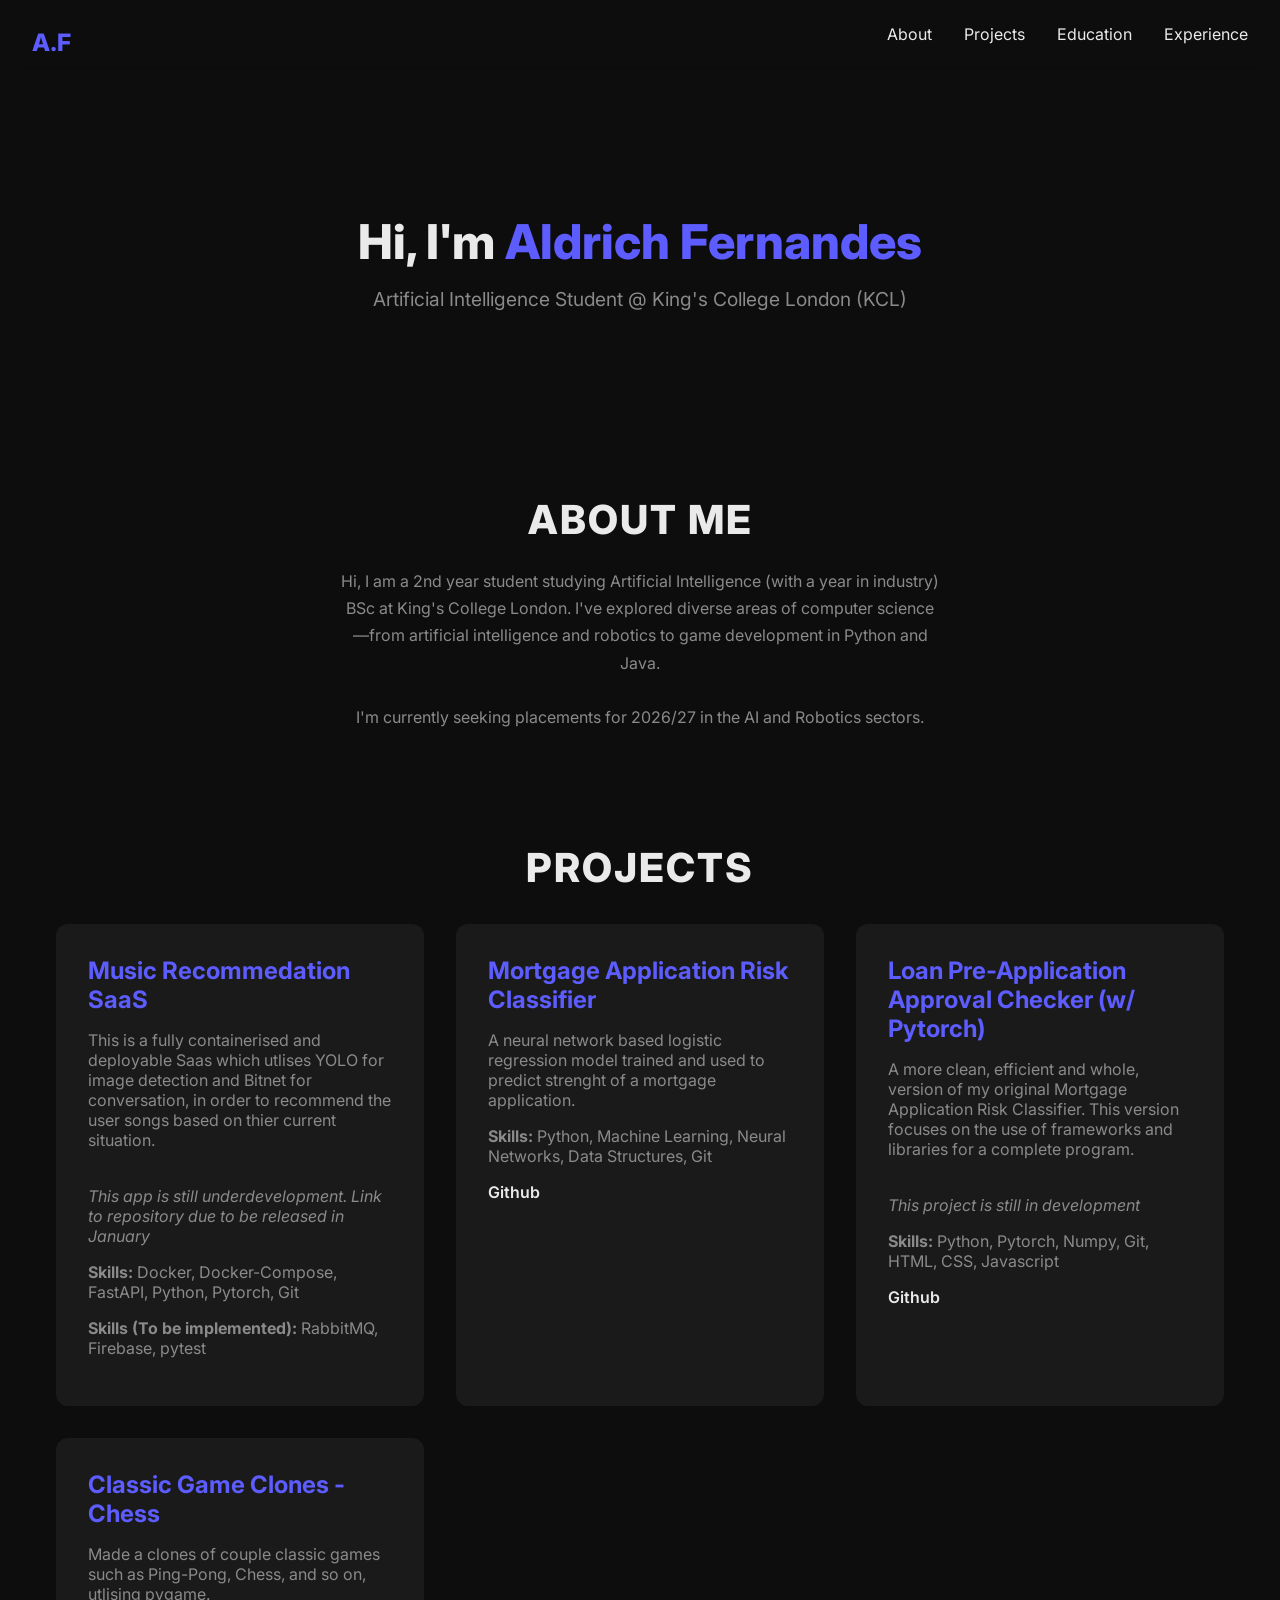
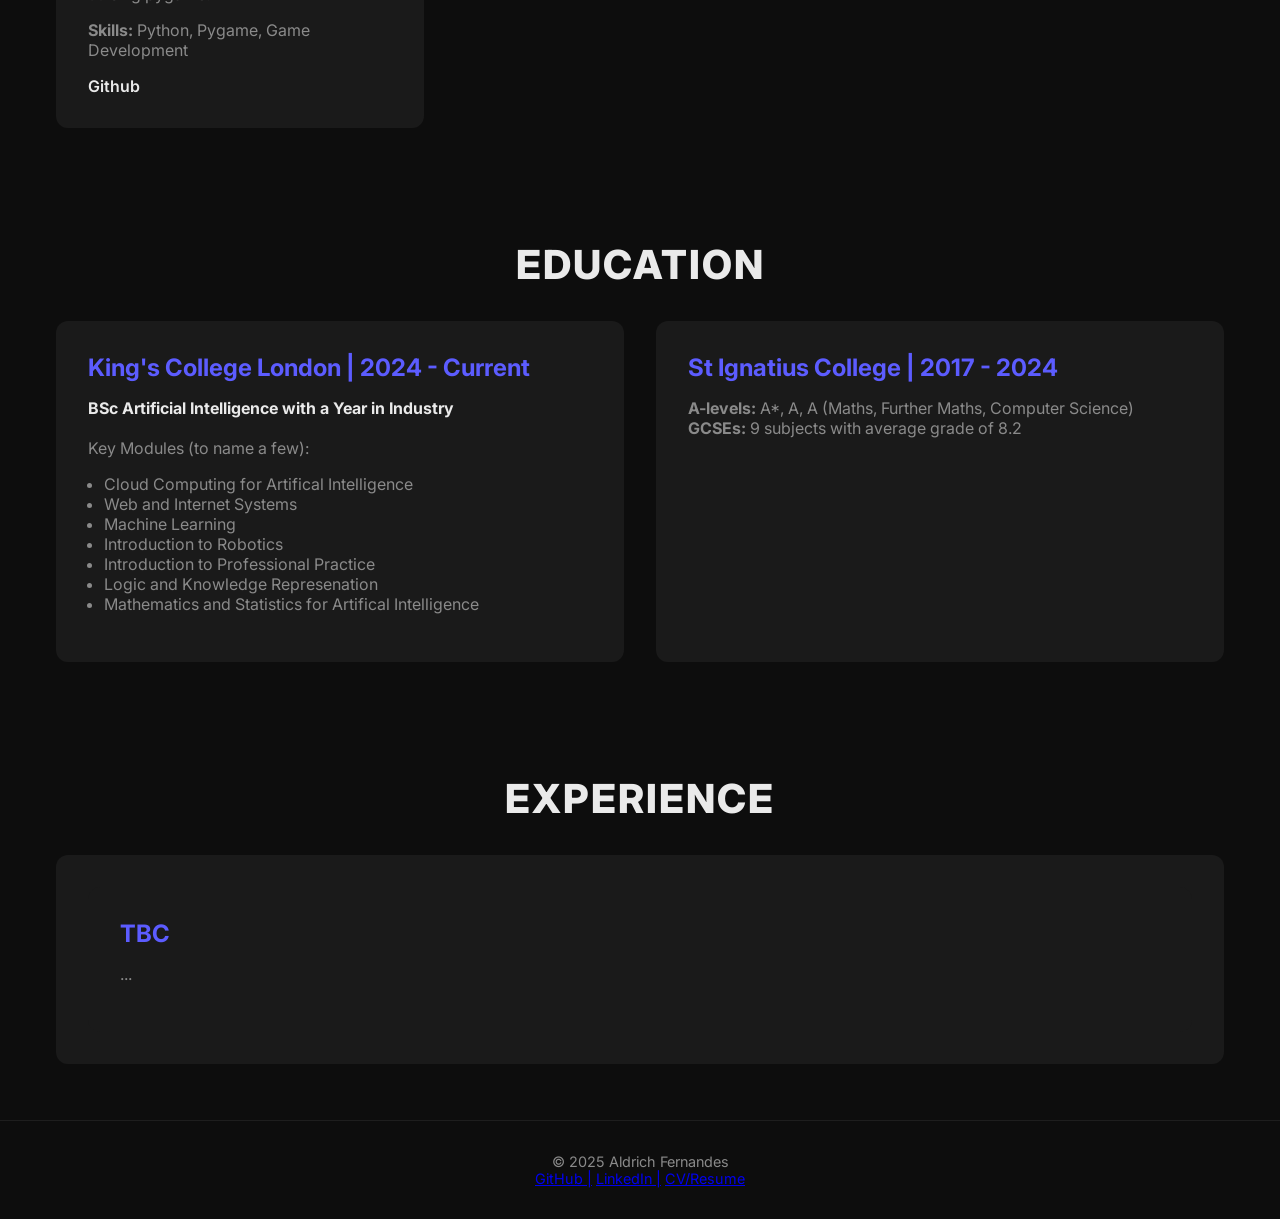
==== index.html @ c9f0d71a "Updated CV" ====
<!DOCTYPE html>
<html lang="en">

<head>
  <meta charset="UTF-8" />
  <meta name="viewport" content="width=device-width, initial-scale=1.0" />
  <title>Aldrich Fernandes | Portfolio</title>

  <link rel="stylesheet" href="style.css" />
  <link rel="preconnect" href="https://fonts.googleapis.com">
  <link rel="preconnect" href="https://fonts.gstatic.com" crossorigin>

  <link href="https://fonts.googleapis.com/css2?family=Inter:wght@300;400;600;800&display=swap" rel="stylesheet">
</head>

<body>
  <header>
    <nav class="navbar">
      <div class="logo">A.F</div>
      <ul class="nav-links">
        <li><a href="#about">About</a></li>
        <li><a href="#projects">Projects</a></li>
        <li><a href="#education">Education</a></li>
        <li><a href="#experience">Experience</a></li>
      </ul>
    </nav>
  </header>

  <section class="hero">
    <h1>Hi, I'm <span>Aldrich Fernandes</span></h1>
    <p>Artificial Intelligence Student @ King's College London (KCL)</p>
  </section>

  <section id="about" class="section">
    <h2 class="section-title">About Me</h2>
    <p class="section-text">
      Hi, I am a 2nd year student studying Artificial Intelligence (with a year in industry) BSc at King's College London. 
      I've explored diverse areas of computer science—from artificial intelligence and robotics to game development in Python and Java. <br><br>
      I'm currently seeking placements for 2026/27 in the AI and Robotics sectors.
    </p>
  </section>

  <section id="projects">
    <h2 class="section-title">Projects</h2>

    <div class="card-container">
      <!--
      <div class="card">
        <h3> Template</h3>
        <p> discription</p>
        <p><strong>Skills: </strong> List Skills</p>
        <a hred="" class="card-link"> Link text</a>
      </div>
      -->
      <div class="card">
        <h3> Music Recommedation SaaS</h3>
        <p> This is a fully containerised and deployable Saas which utlises YOLO for image detection and Bitnet for conversation, in order to recommend the user songs based on thier current situation.<br><br></p>
        <p><i>This app is still underdevelopment. Link to repository due to be released in January</i></p>
        <p><strong>Skills: </strong> Docker, Docker-Compose, FastAPI, Python, Pytorch, Git</p>
        <p><strong>Skills (To be implemented): </strong>RabbitMQ, Firebase, pytest</p>
      </div>

      <div class="card">
        <h3>Mortgage Application Risk Classifier</h3>
        <p>A neural network based logistic regression model trained and used to predict strenght of a mortgage application.</p>
        <p><strong>Skills:</strong> Python, Machine Learning, Neural Networks, Data Structures, Git</p>
        <a href="https://github.com/Aldrich-Fernandes/LoanApproval" class="card-link">Github</a>
      </div>
      

      <div class="card">
        <h3>Loan Pre-Application Approval Checker (w/ Pytorch)</h3>
        <p>A more clean, efficient and whole, version of my original Mortgage Application Risk Classifier. This version focuses on the use of frameworks and libraries for a complete program. <br><br> </p>
        <p><i>This project is still in development</i></p>
        <p><strong>Skills:</strong> Python, Pytorch, Numpy, Git, HTML, CSS, Javascript</p>
        <a href="https://github.com/Aldrich-Fernandes/LoanApproval_v2" class="card-link">Github</a>
      </div>

      <div class="card">
        <h3>Classic Game Clones - Chess</h3>
        <p>Made a clones of couple classic games such as Ping-Pong, Chess, and so on, utlising pygame.</p>
        <p><strong>Skills:</strong> Python, Pygame, Game Development</p>
        <a href="https://github.com/Aldrich-Fernandes/Chess" class="card-link">Github</a>
      </div>
      
      <!--
      <div class="card">
        <h3>ROS Object Recognition & Retrieval Robot</h3>
        <p>Designed a robot using YOLOv4 for object detection, room classification, and voice-controlled item retrieval.</p>
        <p><strong>Skills:</strong> ROS, Python, Computer Vision, YOLOv4, Voice Control, State Machines, Robotics Simulation</p>
        <a href="#" class="card-link">View Project</a>
      </div>

      <div class="card">
        <h3>Super Lario (JavaFX Platformer)</h3>
        <p>Created a 2D platformer game in JavaFX as a group project.</p>
        <p><strong>Skills:</strong> Java, JavaFX, Team Collaboration, Game Development, Git</p>
        <a href="https://github.com/Aldrich-Fernandes/Super-Lario" class="card-link">View Project</a>
      </div>
      -->
    </div>
  </section>

  <section id="education">
    <h2 class="section-title">Education</h2>
    <div class="card-container">
      <div class="card">
        <h3>King's College London | 2024 - Current</h3>
        <p>
          <h4><Strong> BSc</Strong> Artificial Intelligence with a Year in Industry <br><br></h4>

          <p>Key Modules (to name a few): </p>
            <ul>
              <li>Cloud Computing for Artifical Intelligence </li>
              <li>Web and Internet Systems </li>
              <li>Machine Learning </li>
              <li>Introduction to Robotics </li>
              <li>Introduction to Professional Practice</li>
              <li>Logic and Knowledge Represenation </li>
              <li>Mathematics and Statistics for Artifical Intelligence </li>
            </ul>
        </p>
      </div>

      <div class="card">
        <h3>St Ignatius College | 2017 - 2024</h3>
        <p>
          <strong>A-levels: </strong> A*, A, A (Maths, Further Maths, Computer Science)<br>
          <strong>GCSEs: </strong> 9 subjects with average grade of 8.2
        </p>
      </div>
    </div>
  </section>

  <section id="experience">
    <h2 class="section-title">Experience</h2>
    <div class="card-container">
      <div class="card">
        <div class="card">
          <h3>TBC</h3>
          <p>...</p>
       </div>
        <!--
        <div class="card">
          <h3>Learning Autonomous Service Robots (LASR) | Sensible Robots Research Lab @KCL</h3>
          <h4><strong>Duration: October 2025 - Current</strong><br><br></h4>
          <p>
            This is a team of students competeing in service robot challenges at major competitions internationally. <br>
            The role of this team mainly involves developing ROS programs to manipulate a TIAGo robot
          </p>
        </div>
        -->
      </div>
      
    </div>
  </section>

  <footer>
    <p>© 2025 Aldrich Fernandes</p>
    <a href="https://github.com/Aldrich-Fernandes"> GitHub |</a> 
    <a href="https://www.linkedin.com/in/aldrich-fernandes-31b764256/"> LinkedIn |</a> 
    <a href="assets/CV/Aldrich_TechCV.pdf"> CV/Resume</a>
  </footer>
</body>
</html>
---- style.css ----
/* ======================================
   Global Variables
====================================== */
:root {
  --color-bg: #0d0d0d;              /* Main background */
  --color-text: #eaeaea;            /* Default Text */
  --color-accent: #5c5cff;          /* Highlights and Emphasis */
  --color-muted: #8a8a8a;           /* Paragraphs and Content */
  --color-card-bg: #1a1a1a;         /* Cards */

  --font-main: 'Inter', sans-serif;
}

/* ======================================
   Global Styles
====================================== */
* {
  margin: 0;
  padding: 0;
  box-sizing: border-box;
}

html, body {
  font-family: var(--font-main);
  background-color: var(--color-bg);
  color: var(--color-text);
  scroll-behavior: smooth;
}

section {
  padding: 3.5rem 1rem;
  max-width: 1200px;
  margin: 0 auto;
  scroll-margin-top: 40px;
}

.section-title {
  font-size: 2.5rem;
  font-weight: 800;
  text-transform: uppercase;
  letter-spacing: 2px;
  margin-bottom: 1.5rem;
  text-align: center;
}

.section-text {
  font-size: 1rem;
  color: var(--color-muted);
  text-align: center;
  max-width: 600px;
  margin: 0 auto;
  line-height: 1.7;
}

/* ======================================
   Navbar
====================================== */
header {
  background: transparent;
  padding: 1.5rem 2rem;
  position: sticky;
  top: 0;
  z-index: 100;
  backdrop-filter: blur(10px);
}

.navbar {
  display: flex;
  justify-content: space-between;
  align-items: center;
}

.logo {
  font-weight: 800;
  font-size: 1.5rem;
  color: var(--color-accent);
}

.nav-links {
  display: flex;
  gap: 2rem;
  list-style: none;
}

.nav-links a {
  color: var(--color-text);
  text-decoration: none;
  font-weight: 400;
  transition: color 0.3s ease;
}

.nav-links a:hover {
  color: var(--color-accent);
}

/* ======================================
   Hero
====================================== */
.hero {
  text-align: center;
  padding: 8rem 2rem;
}

.hero h1 {
  font-size: 3rem;
  font-weight: 800;
}

.hero h1 span {
  color: var(--color-accent);
}

.hero p {
  margin-top: 1rem;
  color: var(--color-muted);
  font-size: 1.2rem;
}

/* ======================================
   Cards
====================================== */
.card-container {
  display: grid;
  grid-template-columns: repeat(auto-fit, minmax(300px, 1fr));
  gap: 2rem;
  margin-top: 2rem;
}

.card {
  background: var(--color-card-bg);
  padding: 2rem;
  border-radius: 12px;
  transition: transform 0.3s ease, box-shadow 0.3s ease;
  cursor: pointer;
}

.card:hover {
  transform: translateY(-5px);
  box-shadow: 0 10px 20px rgba(92, 92, 255, 0.1);
}

.card h3 {
  font-size: 1.5rem;
  margin-bottom: 1rem;
  color: var(--color-accent);
}

.card p, ul{
  color: var(--color-muted);
  margin-bottom: 1rem;
}
.card li{
  color: var(--color-muted);
  margin-left: 1rem; 
}

.card-link {
  text-decoration: none;
  color: var(--color-text);
  font-weight: 600;
  transition: color 0.3s ease;
}

.card-link:hover {
  color: var(--color-accent);
}

/* ======================================
   Contact
====================================== */
.contact-btn {
  display: inline-block;
  margin-top: 2rem;
  padding: 0.75rem 1.5rem;
  border: 2px solid var(--color-accent);
  color: var(--color-accent);
  text-decoration: none;
  font-weight: 600;
  transition: all 0.3s ease;
}

.contact-btn:hover {
  background: var(--color-accent);
  color: var(--color-bg);
}

/* ======================================
   Footer
====================================== */
footer {
  text-align: center;
  padding: 2rem;
  font-size: 0.9rem;
  color: var(--color-muted);
  border-top: 1px solid #1e1e1e;
}

footer a{
  color: (--color-accent);
}

/* ======================================
   Responsive
====================================== */
@media (max-width: 768px) {
  .hero h1 {
    font-size: 2.2rem;
  }

  .nav-links {
    gap: 1rem;
  }

  .section-title {
    font-size: 2rem;
  }
}
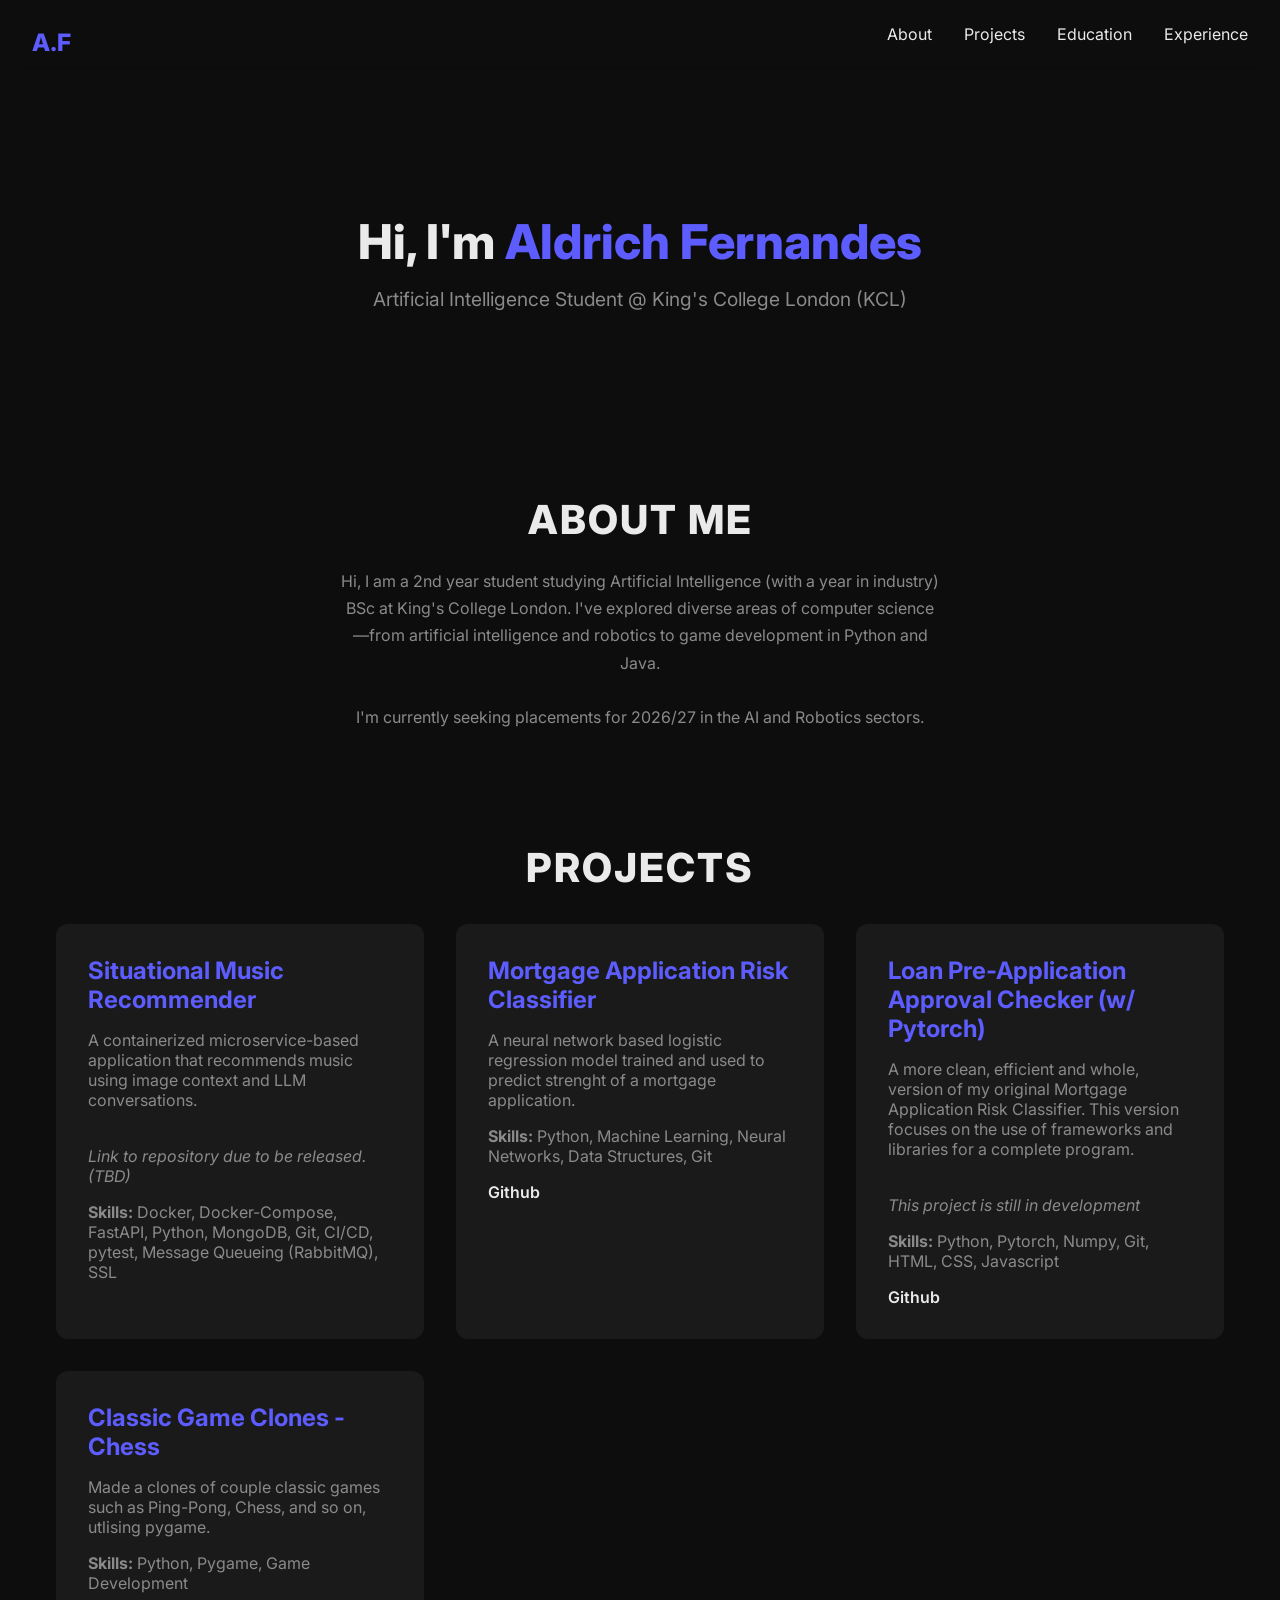
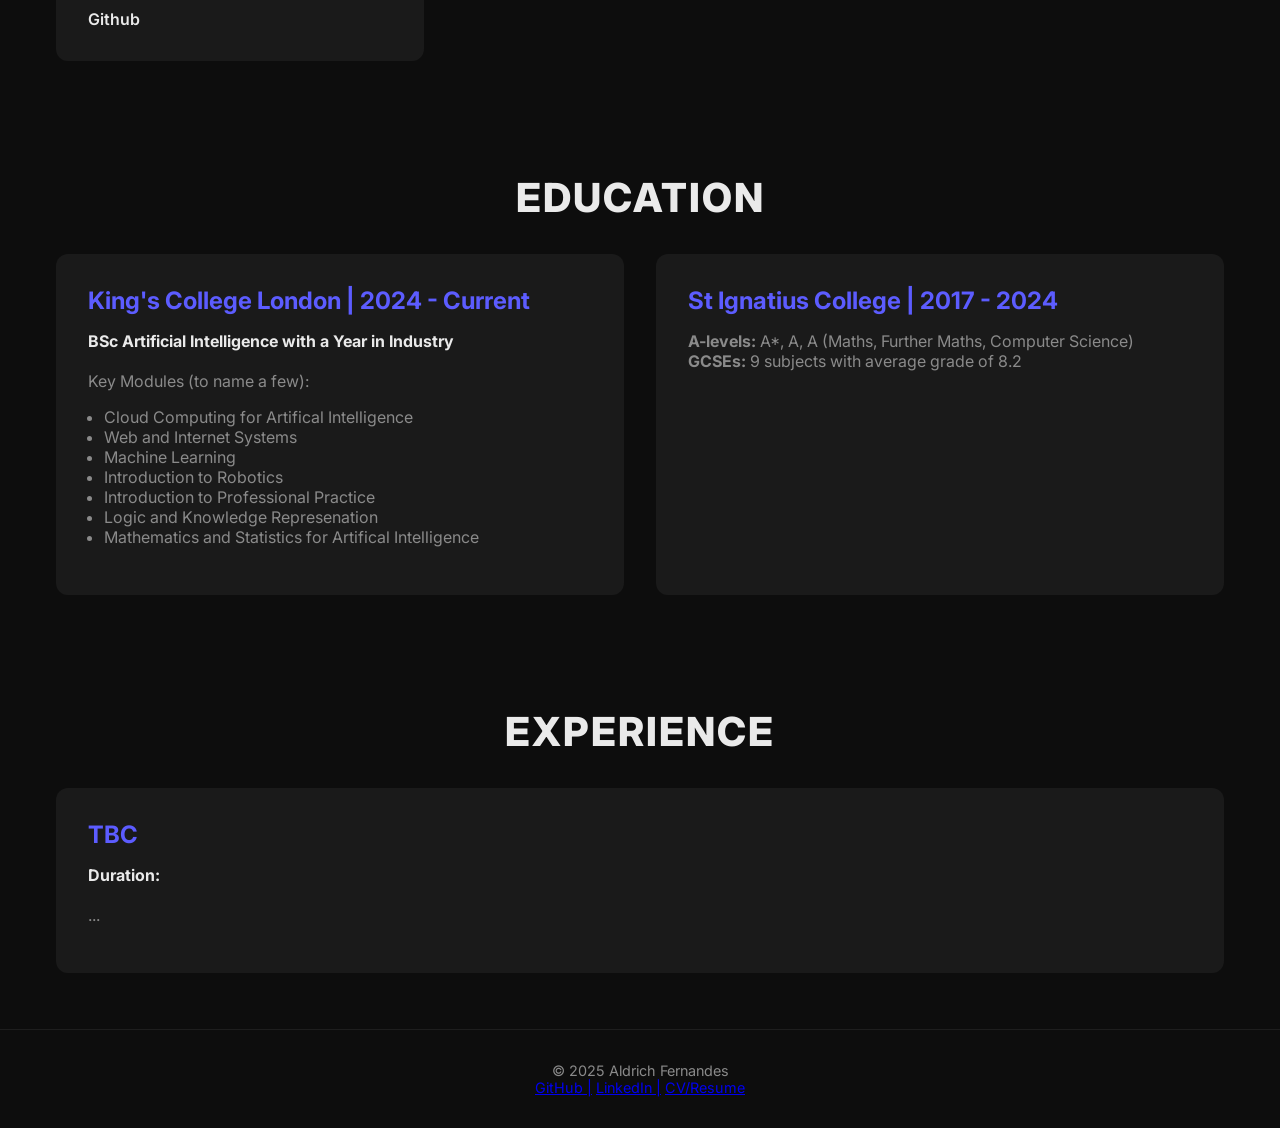
==== commit 7f2eb7b1: "Updated SaaS project discription and fixed error with Experince section" ====
--- a/index.html
+++ b/index.html
@@ -53,11 +53,10 @@
       </div>
       -->
       <div class="card">
-        <h3> Music Recommedation SaaS</h3>
-        <p> This is a fully containerised and deployable Saas which utlises YOLO for image detection and Bitnet for conversation, in order to recommend the user songs based on thier current situation.<br><br></p>
-        <p><i>This app is still underdevelopment. Link to repository due to be released in January</i></p>
-        <p><strong>Skills: </strong> Docker, Docker-Compose, FastAPI, Python, Pytorch, Git</p>
-        <p><strong>Skills (To be implemented): </strong>RabbitMQ, Firebase, pytest</p>
+        <h3> Situational Music Recommender</h3>
+        <p> A containerized microservice-based application that recommends music using image context and LLM conversations.<br><br></p>
+        <p><i>Link to repository due to be released. (TBD)</i></p>
+        <p><strong>Skills: </strong> Docker, Docker-Compose, FastAPI, Python, MongoDB, Git, CI/CD, pytest, Message Queueing (RabbitMQ), SSL</p>
       </div>
 
       <div class="card">
@@ -136,21 +135,22 @@
     <h2 class="section-title">Experience</h2>
     <div class="card-container">
       <div class="card">
-        <div class="card">
-          <h3>TBC</h3>
-          <p>...</p>
-       </div>
-        <!--
-        <div class="card">
-          <h3>Learning Autonomous Service Robots (LASR) | Sensible Robots Research Lab @KCL</h3>
-          <h4><strong>Duration: October 2025 - Current</strong><br><br></h4>
-          <p>
-            This is a team of students competeing in service robot challenges at major competitions internationally. <br>
-            The role of this team mainly involves developing ROS programs to manipulate a TIAGo robot
-          </p>
-        </div>
-        -->
+        <h3>TBC</h3>
+        <h4><strong>Duration: </strong><br><br></h4>
+        <p>
+          ...
+        </p>
       </div>
+      <!--
+      <div class="card">
+        <h3>Learning Autonomous Service Robots (LASR) | Sensible Robots Research Lab @KCL</h3>
+        <h4><strong>Duration: October 2025 - Current</strong><br><br></h4>
+        <p>
+          This is a team of students competeing in service robot challenges at major competitions internationally. <br>
+          The role of this team mainly involves developing ROS programs to manipulate a TIAGo robot
+        </p>
+      </div>
+      -->
       
     </div>
   </section>
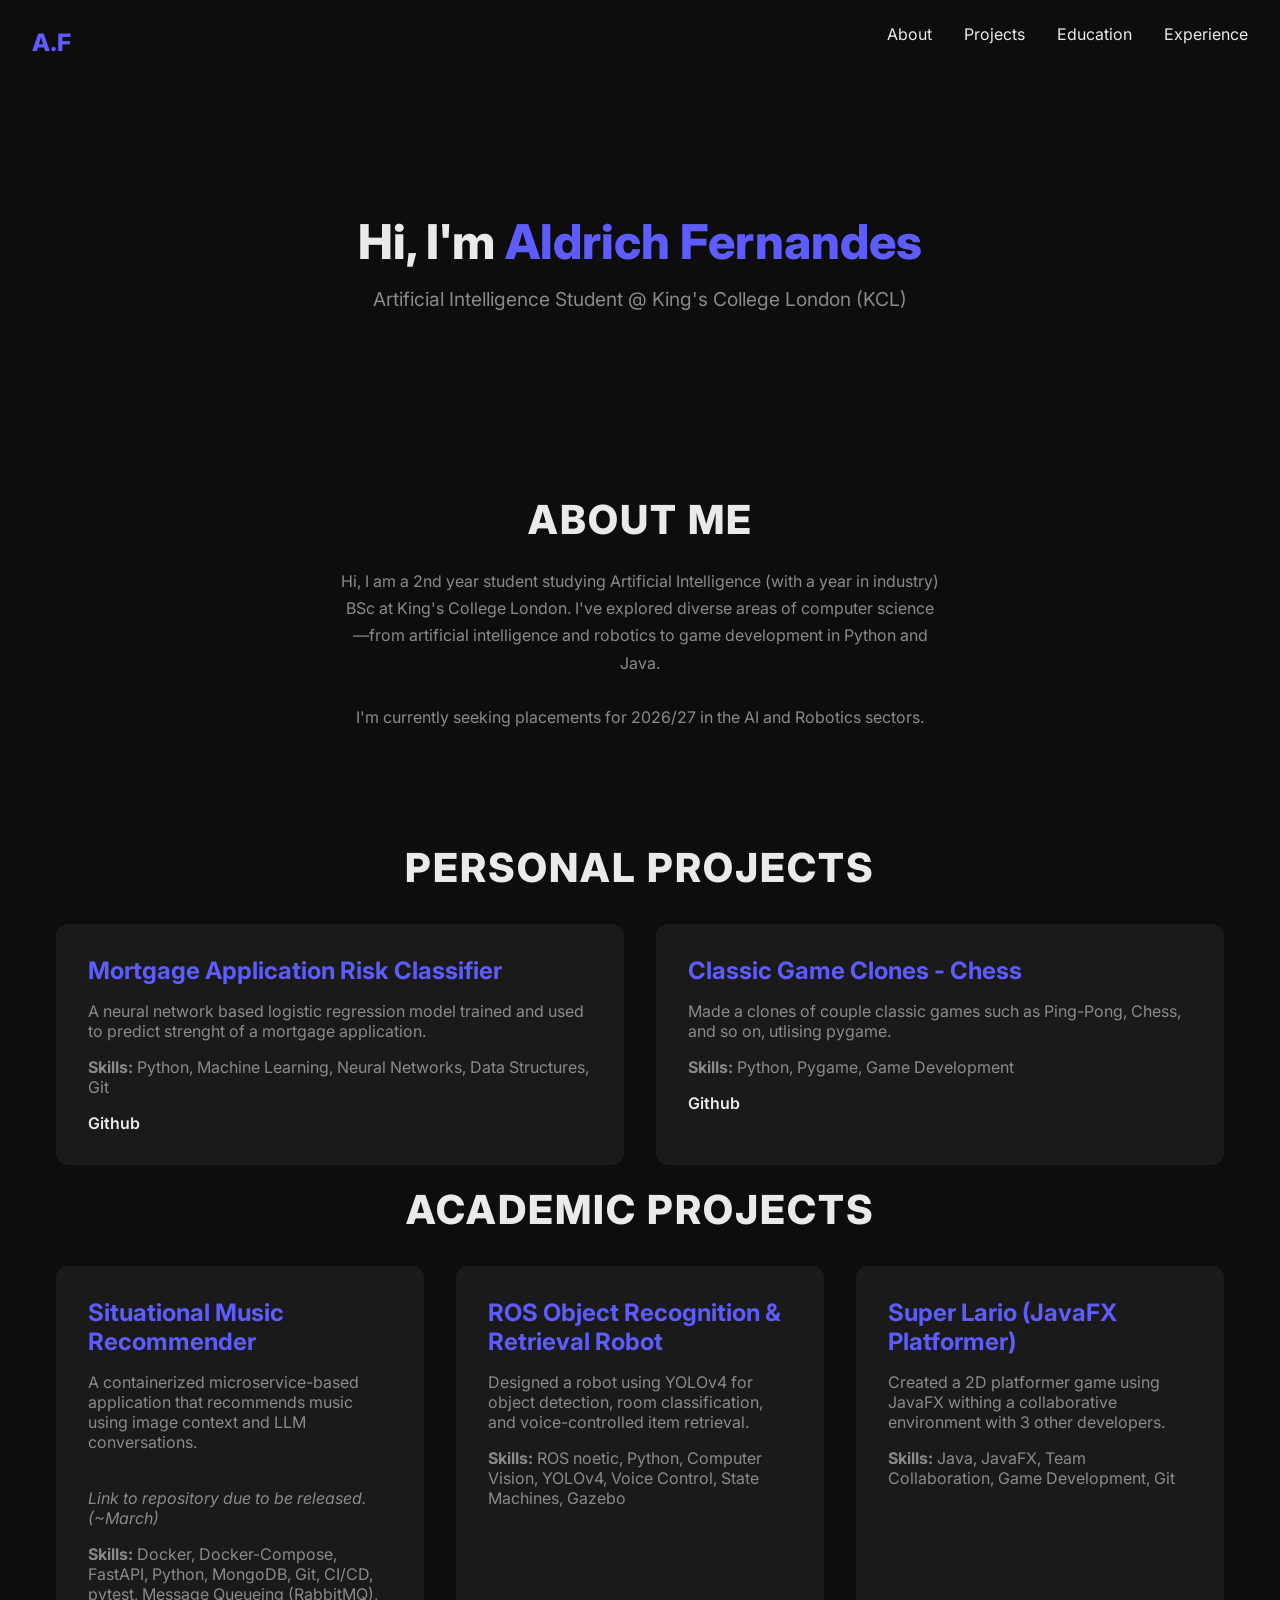
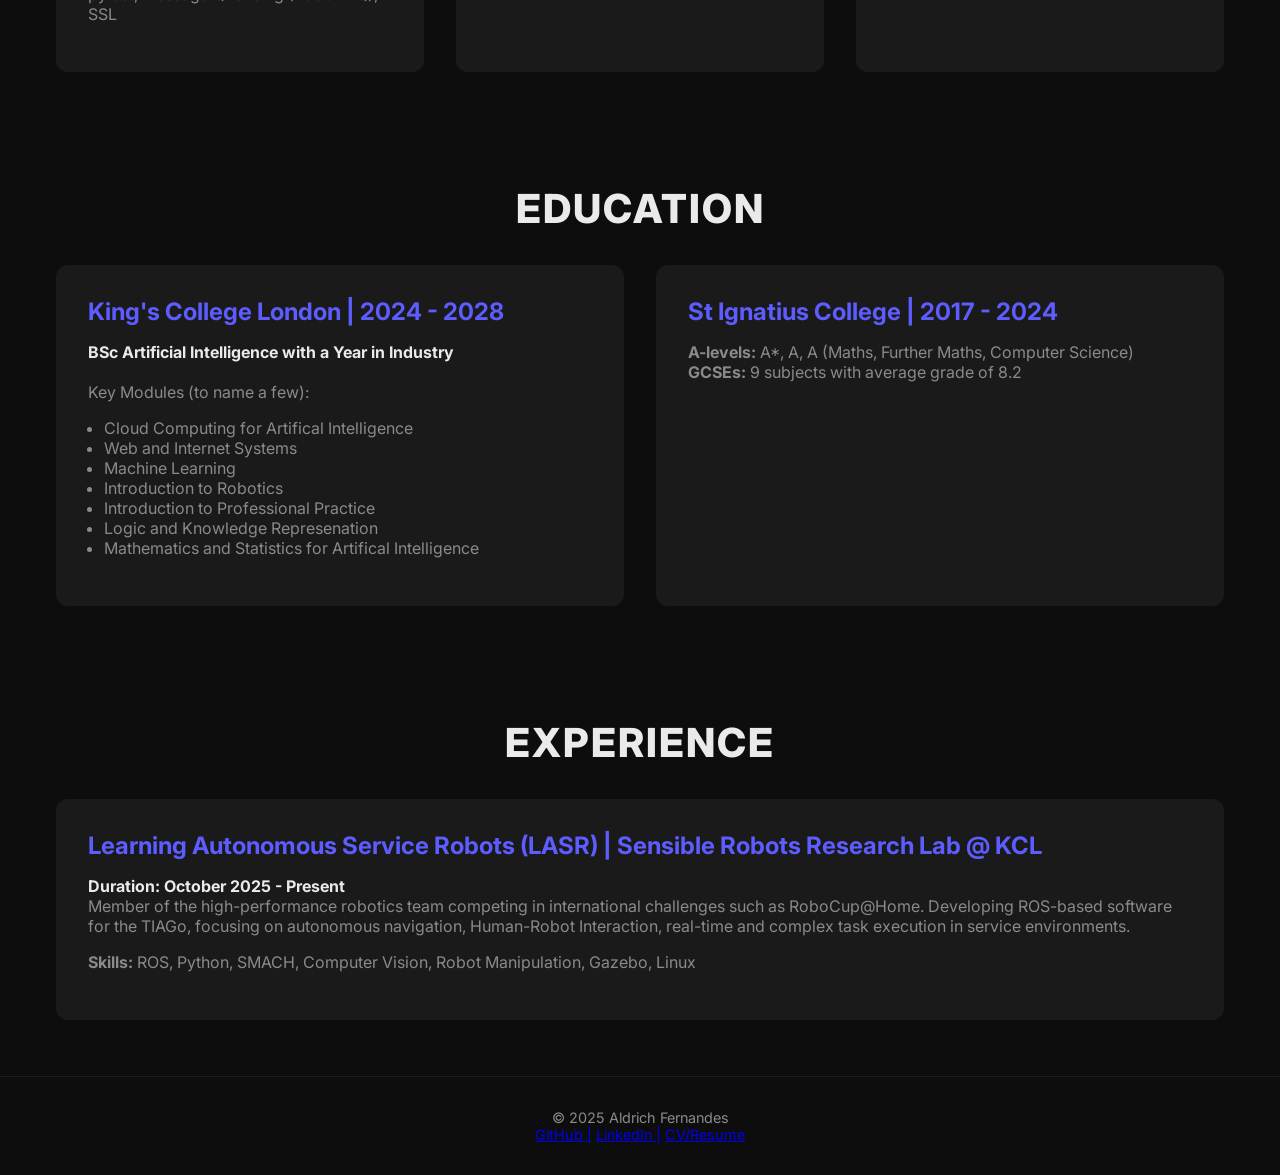
==== commit 7dc53298: "Split projects between academic and personal. Also Added LASR experince" ====
--- a/index.html
+++ b/index.html
@@ -41,8 +41,7 @@
   </section>
 
   <section id="projects">
-    <h2 class="section-title">Projects</h2>
-
+    <h2 class="section-title">Personal Projects</h2>
     <div class="card-container">
       <!--
       <div class="card">
@@ -53,26 +52,10 @@
       </div>
       -->
       <div class="card">
-        <h3> Situational Music Recommender</h3>
-        <p> A containerized microservice-based application that recommends music using image context and LLM conversations.<br><br></p>
-        <p><i>Link to repository due to be released. (TBD)</i></p>
-        <p><strong>Skills: </strong> Docker, Docker-Compose, FastAPI, Python, MongoDB, Git, CI/CD, pytest, Message Queueing (RabbitMQ), SSL</p>
-      </div>
-
-      <div class="card">
         <h3>Mortgage Application Risk Classifier</h3>
         <p>A neural network based logistic regression model trained and used to predict strenght of a mortgage application.</p>
         <p><strong>Skills:</strong> Python, Machine Learning, Neural Networks, Data Structures, Git</p>
         <a href="https://github.com/Aldrich-Fernandes/LoanApproval" class="card-link">Github</a>
-      </div>
-      
-
-      <div class="card">
-        <h3>Loan Pre-Application Approval Checker (w/ Pytorch)</h3>
-        <p>A more clean, efficient and whole, version of my original Mortgage Application Risk Classifier. This version focuses on the use of frameworks and libraries for a complete program. <br><br> </p>
-        <p><i>This project is still in development</i></p>
-        <p><strong>Skills:</strong> Python, Pytorch, Numpy, Git, HTML, CSS, Javascript</p>
-        <a href="https://github.com/Aldrich-Fernandes/LoanApproval_v2" class="card-link">Github</a>
       </div>
 
       <div class="card">
@@ -81,22 +64,28 @@
         <p><strong>Skills:</strong> Python, Pygame, Game Development</p>
         <a href="https://github.com/Aldrich-Fernandes/Chess" class="card-link">Github</a>
       </div>
-      
-      <!--
+    </div>  
+    
+    <br><h2 class="section-title">Academic Projects</h2>
+    <div class="card-container">
+      <div class="card">
+        <h3> Situational Music Recommender</h3>
+        <p> A containerized microservice-based application that recommends music using image context and LLM conversations.<br><br></p>
+        <p><i>Link to repository due to be released. (~March)</i></p>
+        <p><strong>Skills: </strong> Docker, Docker-Compose, FastAPI, Python, MongoDB, Git, CI/CD, pytest, Message Queueing (RabbitMQ), SSL</p>
+      </div>
+
       <div class="card">
         <h3>ROS Object Recognition & Retrieval Robot</h3>
         <p>Designed a robot using YOLOv4 for object detection, room classification, and voice-controlled item retrieval.</p>
-        <p><strong>Skills:</strong> ROS, Python, Computer Vision, YOLOv4, Voice Control, State Machines, Robotics Simulation</p>
-        <a href="#" class="card-link">View Project</a>
+        <p><strong>Skills:</strong> ROS noetic, Python, Computer Vision, YOLOv4, Voice Control, State Machines, Gazebo</p>
       </div>
 
       <div class="card">
         <h3>Super Lario (JavaFX Platformer)</h3>
-        <p>Created a 2D platformer game in JavaFX as a group project.</p>
+        <p>Created a 2D platformer game using JavaFX withing a collaborative environment with 3 other developers.</p>
         <p><strong>Skills:</strong> Java, JavaFX, Team Collaboration, Game Development, Git</p>
-        <a href="https://github.com/Aldrich-Fernandes/Super-Lario" class="card-link">View Project</a>
       </div>
-      -->
     </div>
   </section>
 
@@ -104,7 +93,7 @@
     <h2 class="section-title">Education</h2>
     <div class="card-container">
       <div class="card">
-        <h3>King's College London | 2024 - Current</h3>
+        <h3>King's College London | 2024 - 2028</h3>
         <p>
           <h4><Strong> BSc</Strong> Artificial Intelligence with a Year in Industry <br><br></h4>
 
@@ -135,23 +124,25 @@
     <h2 class="section-title">Experience</h2>
     <div class="card-container">
       <div class="card">
+        <h3>Learning Autonomous Service Robots (LASR) | Sensible Robots Research Lab @ KCL</h3>
+        <h4><strong>Duration: October 2025 - Present</strong></h4>
+        <p>
+          Member of the high-performance robotics team competing in international challenges such as RoboCup@Home. 
+          Developing ROS-based software for the TIAGo, focusing on autonomous navigation, Human-Robot Interaction, 
+          real-time and complex task execution in service environments.
+        </p>
+        <p><strong>Skills:</strong> ROS, Python, SMACH, Computer Vision, Robot Manipulation, Gazebo, Linux</p>
+      </div>
+      
+      <!--
+      <div class="card">
         <h3>TBC</h3>
         <h4><strong>Duration: </strong><br><br></h4>
         <p>
           ...
         </p>
       </div>
-      <!--
-      <div class="card">
-        <h3>Learning Autonomous Service Robots (LASR) | Sensible Robots Research Lab @KCL</h3>
-        <h4><strong>Duration: October 2025 - Current</strong><br><br></h4>
-        <p>
-          This is a team of students competeing in service robot challenges at major competitions internationally. <br>
-          The role of this team mainly involves developing ROS programs to manipulate a TIAGo robot
-        </p>
-      </div>
       -->
-      
     </div>
   </section>
 
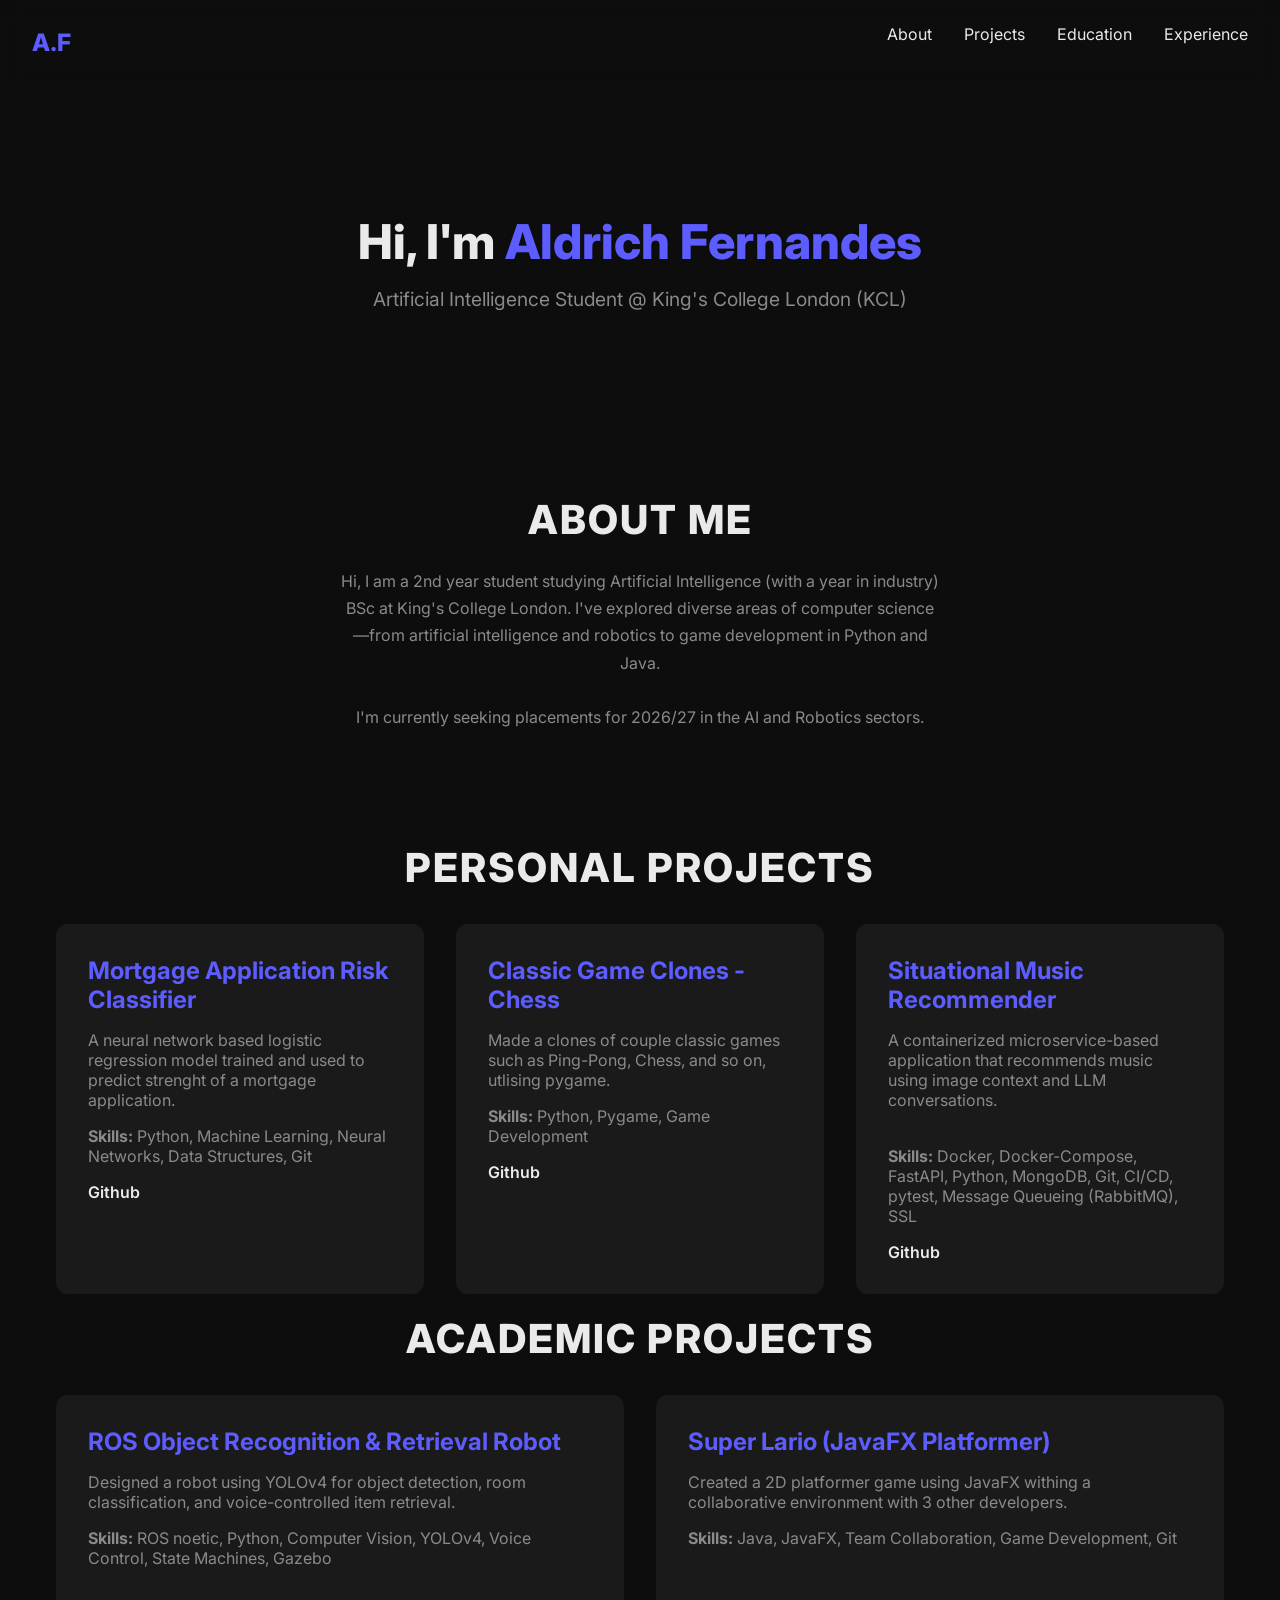
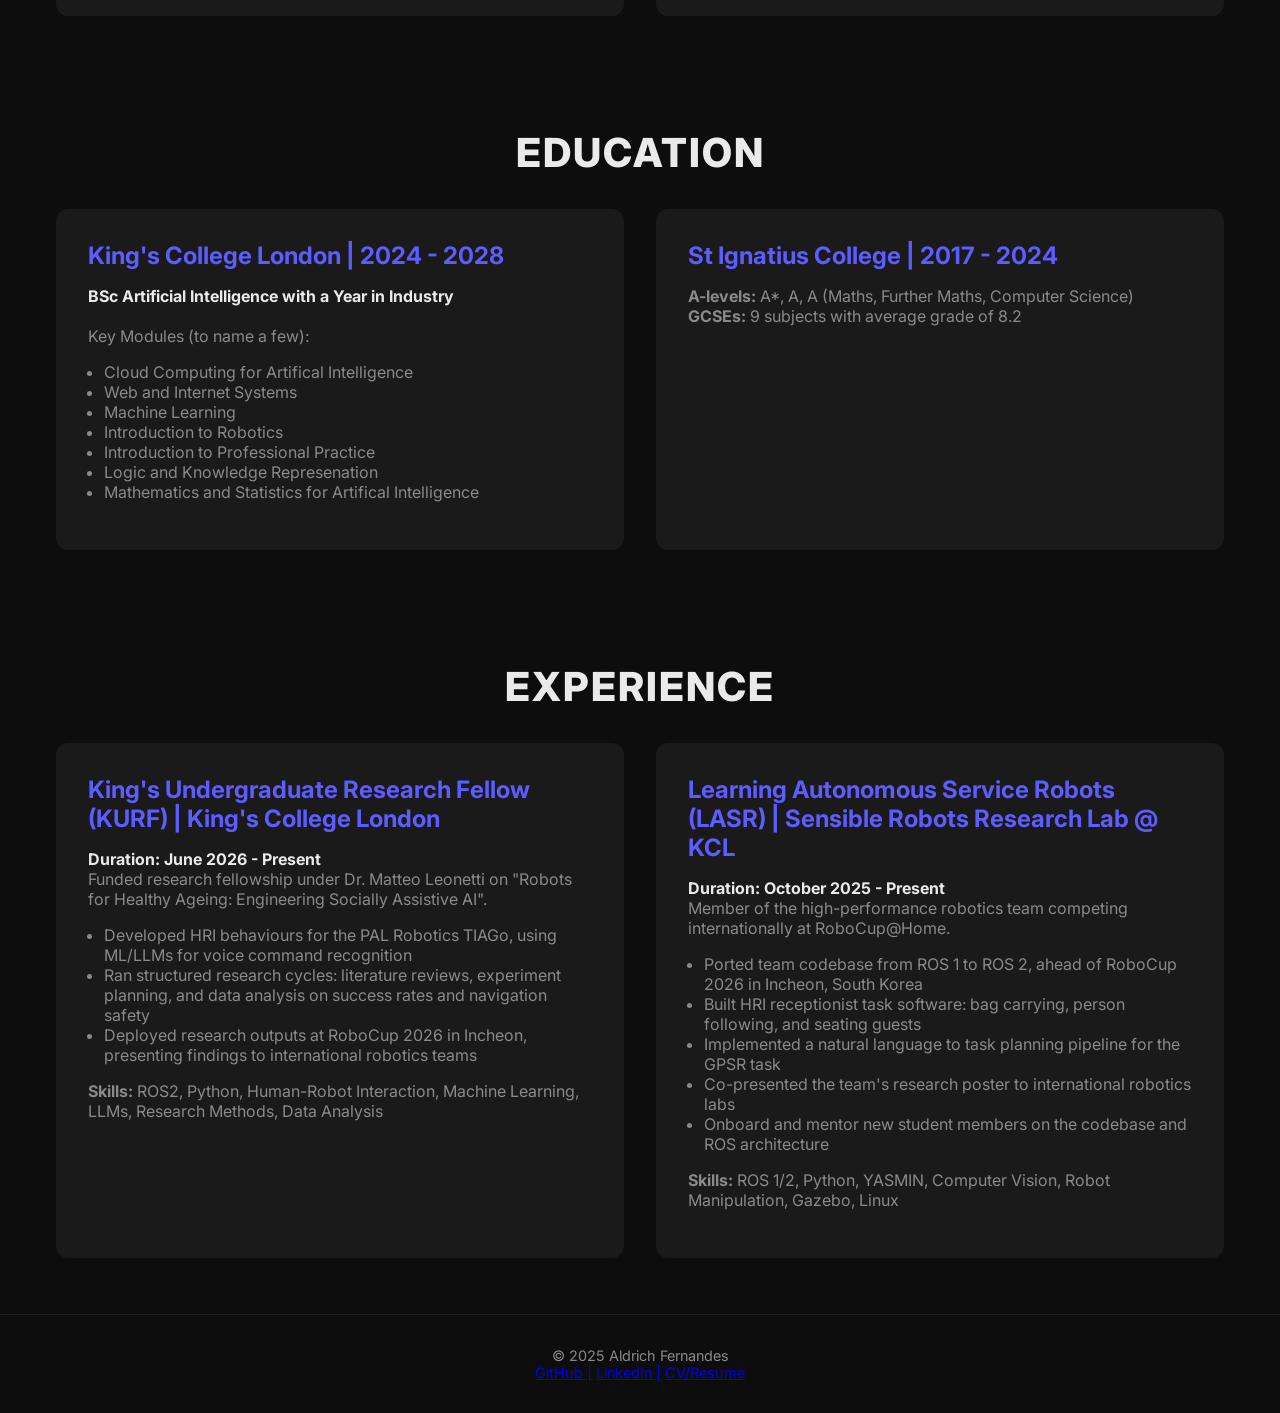
==== commit 468e45bd: "Added new projects, KURF and updated LASR" ====
--- a/index.html
+++ b/index.html
@@ -64,17 +64,17 @@
         <p><strong>Skills:</strong> Python, Pygame, Game Development</p>
         <a href="https://github.com/Aldrich-Fernandes/Chess" class="card-link">Github</a>
       </div>
+
+      <div class="card">
+        <h3> Situational Music Recommender</h3>
+        <p> A containerized microservice-based application that recommends music using image context and LLM conversations.<br><br></p>
+        <p><strong>Skills: </strong> Docker, Docker-Compose, FastAPI, Python, MongoDB, Git, CI/CD, pytest, Message Queueing (RabbitMQ), SSL</p>
+        <a href="https://github.com/Aldrich-Fernandes/situational-music-recommender" class="card-link">Github</a>
+      </div>
     </div>  
     
     <br><h2 class="section-title">Academic Projects</h2>
     <div class="card-container">
-      <div class="card">
-        <h3> Situational Music Recommender</h3>
-        <p> A containerized microservice-based application that recommends music using image context and LLM conversations.<br><br></p>
-        <p><i>Link to repository due to be released. (~March)</i></p>
-        <p><strong>Skills: </strong> Docker, Docker-Compose, FastAPI, Python, MongoDB, Git, CI/CD, pytest, Message Queueing (RabbitMQ), SSL</p>
-      </div>
-
       <div class="card">
         <h3>ROS Object Recognition & Retrieval Robot</h3>
         <p>Designed a robot using YOLOv4 for object detection, room classification, and voice-controlled item retrieval.</p>
@@ -124,14 +124,29 @@
     <h2 class="section-title">Experience</h2>
     <div class="card-container">
       <div class="card">
+        <h3>King's Undergraduate Research Fellow (KURF) | King's College London</h3>
+        <h4><strong>Duration: June 2026 - Present</strong></h4>
+        <p>Funded research fellowship under Dr. Matteo Leonetti on "Robots for Healthy Ageing: Engineering Socially Assistive AI".</p>
+        <ul>
+          <li>Developed HRI behaviours for the PAL Robotics TIAGo, using ML/LLMs for voice command recognition</li>
+          <li>Ran structured research cycles: literature reviews, experiment planning, and data analysis on success rates and navigation safety</li>
+          <li>Deployed research outputs at RoboCup 2026 in Incheon, presenting findings to international robotics teams</li>
+        </ul>
+        <p><strong>Skills:</strong> ROS2, Python, Human-Robot Interaction, Machine Learning, LLMs, Research Methods, Data Analysis</p>
+      </div>
+ 
+      <div class="card">
         <h3>Learning Autonomous Service Robots (LASR) | Sensible Robots Research Lab @ KCL</h3>
         <h4><strong>Duration: October 2025 - Present</strong></h4>
-        <p>
-          Member of the high-performance robotics team competing in international challenges such as RoboCup@Home. 
-          Developing ROS-based software for the TIAGo, focusing on autonomous navigation, Human-Robot Interaction, 
-          real-time and complex task execution in service environments.
-        </p>
-        <p><strong>Skills:</strong> ROS, Python, SMACH, Computer Vision, Robot Manipulation, Gazebo, Linux</p>
+        <p>Member of the high-performance robotics team competing internationally at RoboCup@Home.</p>
+        <ul>
+          <li>Ported team codebase from ROS 1 to ROS 2, ahead of RoboCup 2026 in Incheon, South Korea</li>
+          <li>Built HRI receptionist task software: bag carrying, person following, and seating guests</li>
+          <li>Implemented a natural language to task planning pipeline for the GPSR task</li>
+          <li>Co-presented the team's research poster to international robotics labs</li>
+          <li>Onboard and mentor new student members on the codebase and ROS architecture</li>
+        </ul>
+        <p><strong>Skills:</strong> ROS 1/2, Python, YASMIN, Computer Vision, Robot Manipulation, Gazebo, Linux</p>
       </div>
       
       <!--
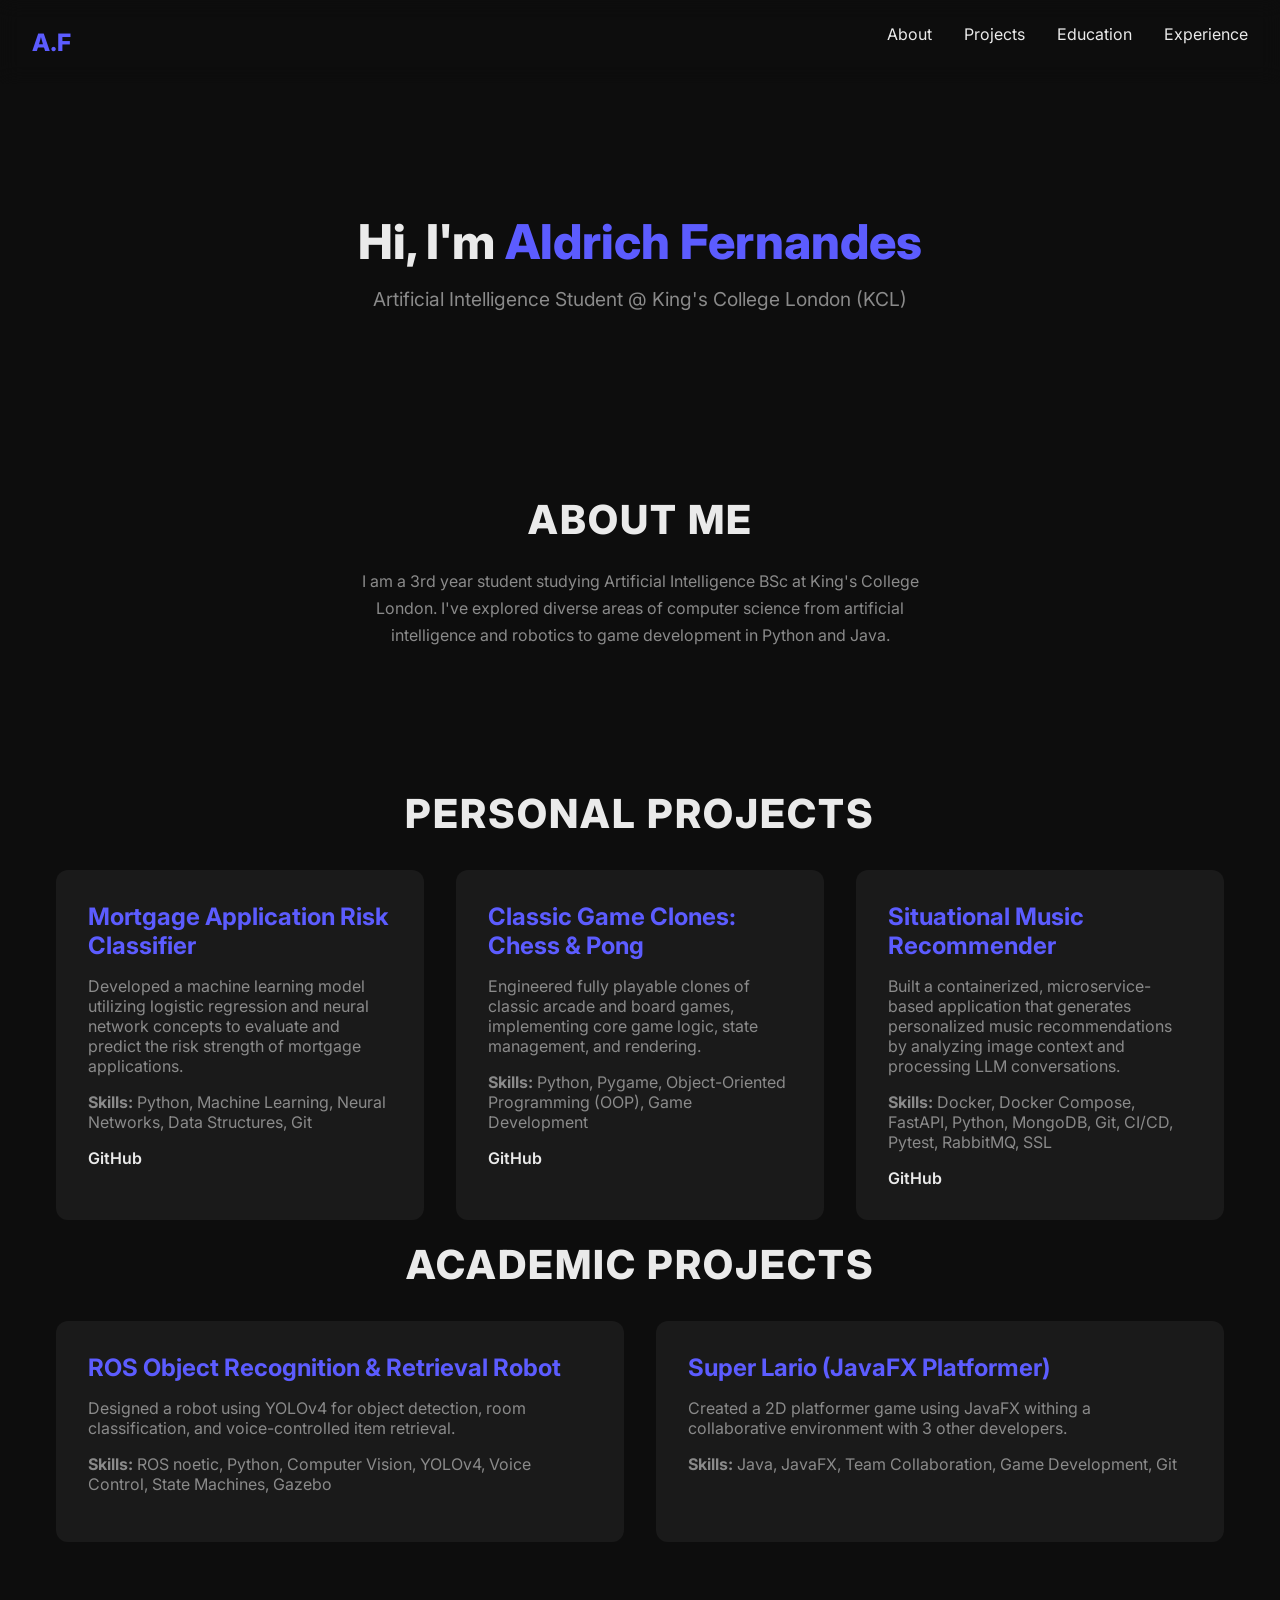
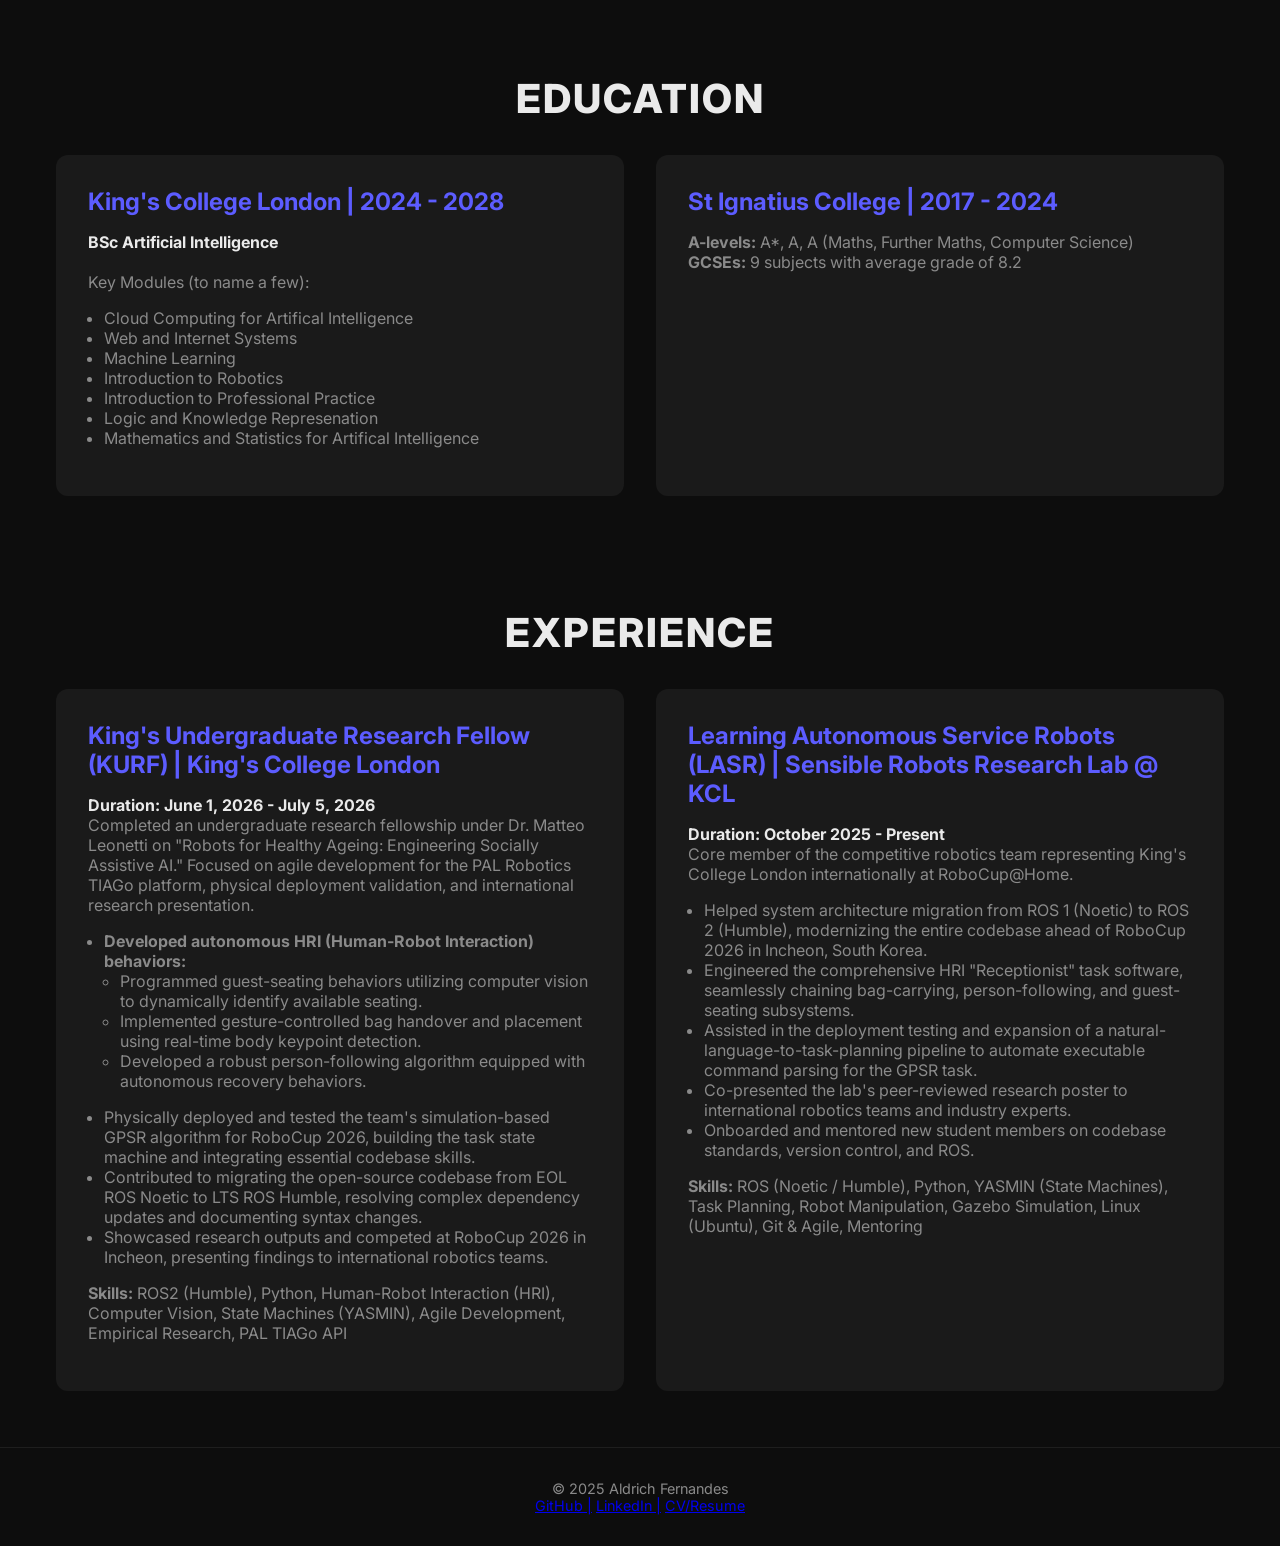
==== commit 09b6c0aa: "Updated Portfolio" ====
--- a/index.html
+++ b/index.html
@@ -34,90 +34,83 @@
   <section id="about" class="section">
     <h2 class="section-title">About Me</h2>
     <p class="section-text">
-      Hi, I am a 2nd year student studying Artificial Intelligence (with a year in industry) BSc at King's College London. 
-      I've explored diverse areas of computer science—from artificial intelligence and robotics to game development in Python and Java. <br><br>
-      I'm currently seeking placements for 2026/27 in the AI and Robotics sectors.
+      I am a 3rd year student studying Artificial Intelligence BSc at King's College London. 
+      I've explored diverse areas of computer science from artificial intelligence and robotics to game development in Python and Java. <br><br>
     </p>
   </section>
 
   <section id="projects">
     <h2 class="section-title">Personal Projects</h2>
-    <div class="card-container">
-      <!--
-      <div class="card">
-        <h3> Template</h3>
-        <p> discription</p>
-        <p><strong>Skills: </strong> List Skills</p>
-        <a hred="" class="card-link"> Link text</a>
-      </div>
-      -->
-      <div class="card">
-        <h3>Mortgage Application Risk Classifier</h3>
-        <p>A neural network based logistic regression model trained and used to predict strenght of a mortgage application.</p>
-        <p><strong>Skills:</strong> Python, Machine Learning, Neural Networks, Data Structures, Git</p>
-        <a href="https://github.com/Aldrich-Fernandes/LoanApproval" class="card-link">Github</a>
-      </div>
+      <div class="card-container">
+        
+        <div class="card">
+          <h3>Mortgage Application Risk Classifier</h3>
+          <p>Developed a machine learning model utilizing logistic regression and neural network concepts to evaluate and predict the risk strength of mortgage applications.</p>
+          <p><strong>Skills:</strong> Python, Machine Learning, Neural Networks, Data Structures, Git</p>
+          <a href="https://github.com/Aldrich-Fernandes/LoanApproval" class="card-link">GitHub</a>
+        </div>
 
-      <div class="card">
-        <h3>Classic Game Clones - Chess</h3>
-        <p>Made a clones of couple classic games such as Ping-Pong, Chess, and so on, utlising pygame.</p>
-        <p><strong>Skills:</strong> Python, Pygame, Game Development</p>
-        <a href="https://github.com/Aldrich-Fernandes/Chess" class="card-link">Github</a>
-      </div>
+        <div class="card">
+          <h3>Classic Game Clones: Chess & Pong</h3>
+          <p>Engineered fully playable clones of classic arcade and board games, implementing core game logic, state management, and rendering.</p>
+          <p><strong>Skills:</strong> Python, Pygame, Object-Oriented Programming (OOP), Game Development</p>
+          <a href="https://github.com/Aldrich-Fernandes/Chess" class="card-link">GitHub</a>
+        </div>
 
-      <div class="card">
-        <h3> Situational Music Recommender</h3>
-        <p> A containerized microservice-based application that recommends music using image context and LLM conversations.<br><br></p>
-        <p><strong>Skills: </strong> Docker, Docker-Compose, FastAPI, Python, MongoDB, Git, CI/CD, pytest, Message Queueing (RabbitMQ), SSL</p>
-        <a href="https://github.com/Aldrich-Fernandes/situational-music-recommender" class="card-link">Github</a>
-      </div>
-    </div>  
+        <div class="card">
+          <h3>Situational Music Recommender</h3>
+          <p>Built a containerized, microservice-based application that generates personalized music recommendations by analyzing image context and processing LLM conversations.</p>
+          <p><strong>Skills:</strong> Docker, Docker Compose, FastAPI, Python, MongoDB, Git, CI/CD, Pytest, RabbitMQ, SSL</p>
+          <a href="https://github.com/Aldrich-Fernandes/situational-music-recommender" class="card-link">GitHub</a>
+        </div>
+
+      </div><br>
     
-    <br><h2 class="section-title">Academic Projects</h2>
-    <div class="card-container">
-      <div class="card">
-        <h3>ROS Object Recognition & Retrieval Robot</h3>
-        <p>Designed a robot using YOLOv4 for object detection, room classification, and voice-controlled item retrieval.</p>
-        <p><strong>Skills:</strong> ROS noetic, Python, Computer Vision, YOLOv4, Voice Control, State Machines, Gazebo</p>
-      </div>
+    <h2 class="section-title">Academic Projects</h2>
+      <div class="card-container">
+        <div class="card">
+          <h3>ROS Object Recognition & Retrieval Robot</h3>
+          <p>Designed a robot using YOLOv4 for object detection, room classification, and voice-controlled item retrieval.</p>
+          <p><strong>Skills:</strong> ROS noetic, Python, Computer Vision, YOLOv4, Voice Control, State Machines, Gazebo</p>
+        </div>
 
-      <div class="card">
-        <h3>Super Lario (JavaFX Platformer)</h3>
-        <p>Created a 2D platformer game using JavaFX withing a collaborative environment with 3 other developers.</p>
-        <p><strong>Skills:</strong> Java, JavaFX, Team Collaboration, Game Development, Git</p>
-      </div>
-    </div>
+        <div class="card">
+          <h3>Super Lario (JavaFX Platformer)</h3>
+          <p>Created a 2D platformer game using JavaFX withing a collaborative environment with 3 other developers.</p>
+          <p><strong>Skills:</strong> Java, JavaFX, Team Collaboration, Game Development, Git</p>
+        </div>
+      </div><br>
   </section>
 
   <section id="education">
     <h2 class="section-title">Education</h2>
-    <div class="card-container">
-      <div class="card">
-        <h3>King's College London | 2024 - 2028</h3>
-        <p>
-          <h4><Strong> BSc</Strong> Artificial Intelligence with a Year in Industry <br><br></h4>
+      <div class="card-container">
+        <div class="card">
+          <h3>King's College London | 2024 - 2028</h3>
+          <p>
+            <h4><Strong> BSc</Strong> Artificial Intelligence <br><br></h4>
 
-          <p>Key Modules (to name a few): </p>
-            <ul>
-              <li>Cloud Computing for Artifical Intelligence </li>
-              <li>Web and Internet Systems </li>
-              <li>Machine Learning </li>
-              <li>Introduction to Robotics </li>
-              <li>Introduction to Professional Practice</li>
-              <li>Logic and Knowledge Represenation </li>
-              <li>Mathematics and Statistics for Artifical Intelligence </li>
-            </ul>
-        </p>
+            <p>Key Modules (to name a few): </p>
+              <ul>
+                <li>Cloud Computing for Artifical Intelligence </li>
+                <li>Web and Internet Systems </li>
+                <li>Machine Learning </li>
+                <li>Introduction to Robotics </li>
+                <li>Introduction to Professional Practice</li>
+                <li>Logic and Knowledge Represenation </li>
+                <li>Mathematics and Statistics for Artifical Intelligence </li>
+              </ul>
+          </p>
+        </div>
+
+        <div class="card">
+          <h3>St Ignatius College | 2017 - 2024</h3>
+          <p>
+            <strong>A-levels: </strong> A*, A, A (Maths, Further Maths, Computer Science)<br>
+            <strong>GCSEs: </strong> 9 subjects with average grade of 8.2
+          </p>
+        </div>
       </div>
-
-      <div class="card">
-        <h3>St Ignatius College | 2017 - 2024</h3>
-        <p>
-          <strong>A-levels: </strong> A*, A, A (Maths, Further Maths, Computer Science)<br>
-          <strong>GCSEs: </strong> 9 subjects with average grade of 8.2
-        </p>
-      </div>
-    </div>
   </section>
 
   <section id="experience">
@@ -125,28 +118,36 @@
     <div class="card-container">
       <div class="card">
         <h3>King's Undergraduate Research Fellow (KURF) | King's College London</h3>
-        <h4><strong>Duration: June 2026 - Present</strong></h4>
-        <p>Funded research fellowship under Dr. Matteo Leonetti on "Robots for Healthy Ageing: Engineering Socially Assistive AI".</p>
+        <h4><strong>Duration: June 1, 2026 - July 5, 2026</strong></h4>
+        <p>Completed an undergraduate research fellowship under Dr. Matteo Leonetti on "Robots for Healthy Ageing: Engineering Socially Assistive AI." Focused on agile development for the PAL Robotics TIAGo platform, physical deployment validation, and international research presentation.</p>
         <ul>
-          <li>Developed HRI behaviours for the PAL Robotics TIAGo, using ML/LLMs for voice command recognition</li>
-          <li>Ran structured research cycles: literature reviews, experiment planning, and data analysis on success rates and navigation safety</li>
-          <li>Deployed research outputs at RoboCup 2026 in Incheon, presenting findings to international robotics teams</li>
+          <li>
+            <strong>Developed autonomous HRI (Human-Robot Interaction) behaviors:</strong>
+            <ul>
+              <li>Programmed guest-seating behaviors utilizing computer vision to dynamically identify available seating.</li>
+              <li>Implemented gesture-controlled bag handover and placement using real-time body keypoint detection.</li>
+              <li>Developed a robust person-following algorithm equipped with autonomous recovery behaviors.</li>
+            </ul>
+          </li>
+          <li>Physically deployed and tested the team's simulation-based GPSR algorithm for RoboCup 2026, building the task state machine and integrating essential codebase skills.</li>
+          <li>Contributed to migrating the open-source codebase from EOL ROS Noetic to LTS ROS Humble, resolving complex dependency updates and documenting syntax changes.</li>
+          <li>Showcased research outputs and competed at RoboCup 2026 in Incheon, presenting findings to international robotics teams.</li>
         </ul>
-        <p><strong>Skills:</strong> ROS2, Python, Human-Robot Interaction, Machine Learning, LLMs, Research Methods, Data Analysis</p>
+        <p><strong>Skills:</strong> ROS2 (Humble), Python, Human-Robot Interaction (HRI), Computer Vision, State Machines (YASMIN), Agile Development, Empirical Research, PAL TIAGo API</p>
       </div>
- 
+
       <div class="card">
         <h3>Learning Autonomous Service Robots (LASR) | Sensible Robots Research Lab @ KCL</h3>
         <h4><strong>Duration: October 2025 - Present</strong></h4>
-        <p>Member of the high-performance robotics team competing internationally at RoboCup@Home.</p>
+        <p>Core member of the competitive robotics team representing King's College London internationally at RoboCup@Home.</p>
         <ul>
-          <li>Ported team codebase from ROS 1 to ROS 2, ahead of RoboCup 2026 in Incheon, South Korea</li>
-          <li>Built HRI receptionist task software: bag carrying, person following, and seating guests</li>
-          <li>Implemented a natural language to task planning pipeline for the GPSR task</li>
-          <li>Co-presented the team's research poster to international robotics labs</li>
-          <li>Onboard and mentor new student members on the codebase and ROS architecture</li>
+          <li>Helped system architecture migration from ROS 1 (Noetic) to ROS 2 (Humble), modernizing the entire codebase ahead of RoboCup 2026 in Incheon, South Korea.</li>
+          <li>Engineered the comprehensive HRI "Receptionist" task software, seamlessly chaining bag-carrying, person-following, and guest-seating subsystems.</li>
+          <li>Assisted in the deployment testing and expansion of a natural-language-to-task-planning pipeline to automate executable command parsing for the GPSR task.</li>
+          <li>Co-presented the lab's peer-reviewed research poster to international robotics teams and industry experts.</li>
+          <li>Onboarded and mentored new student members on codebase standards, version control, and ROS.</li>
         </ul>
-        <p><strong>Skills:</strong> ROS 1/2, Python, YASMIN, Computer Vision, Robot Manipulation, Gazebo, Linux</p>
+        <p><strong>Skills:</strong> ROS (Noetic / Humble), Python, YASMIN (State Machines), Task Planning, Robot Manipulation, Gazebo Simulation, Linux (Ubuntu), Git & Agile, Mentoring</p>
       </div>
       
       <!--
@@ -165,7 +166,7 @@
     <p>© 2025 Aldrich Fernandes</p>
     <a href="https://github.com/Aldrich-Fernandes"> GitHub |</a> 
     <a href="https://www.linkedin.com/in/aldrich-fernandes-31b764256/"> LinkedIn |</a> 
-    <a href="assets/CV/Aldrich_TechCV.pdf"> CV/Resume</a>
+    <a href="assets/CV/Aldrich_CV.pdf"> CV/Resume</a>
   </footer>
 </body>
 </html>
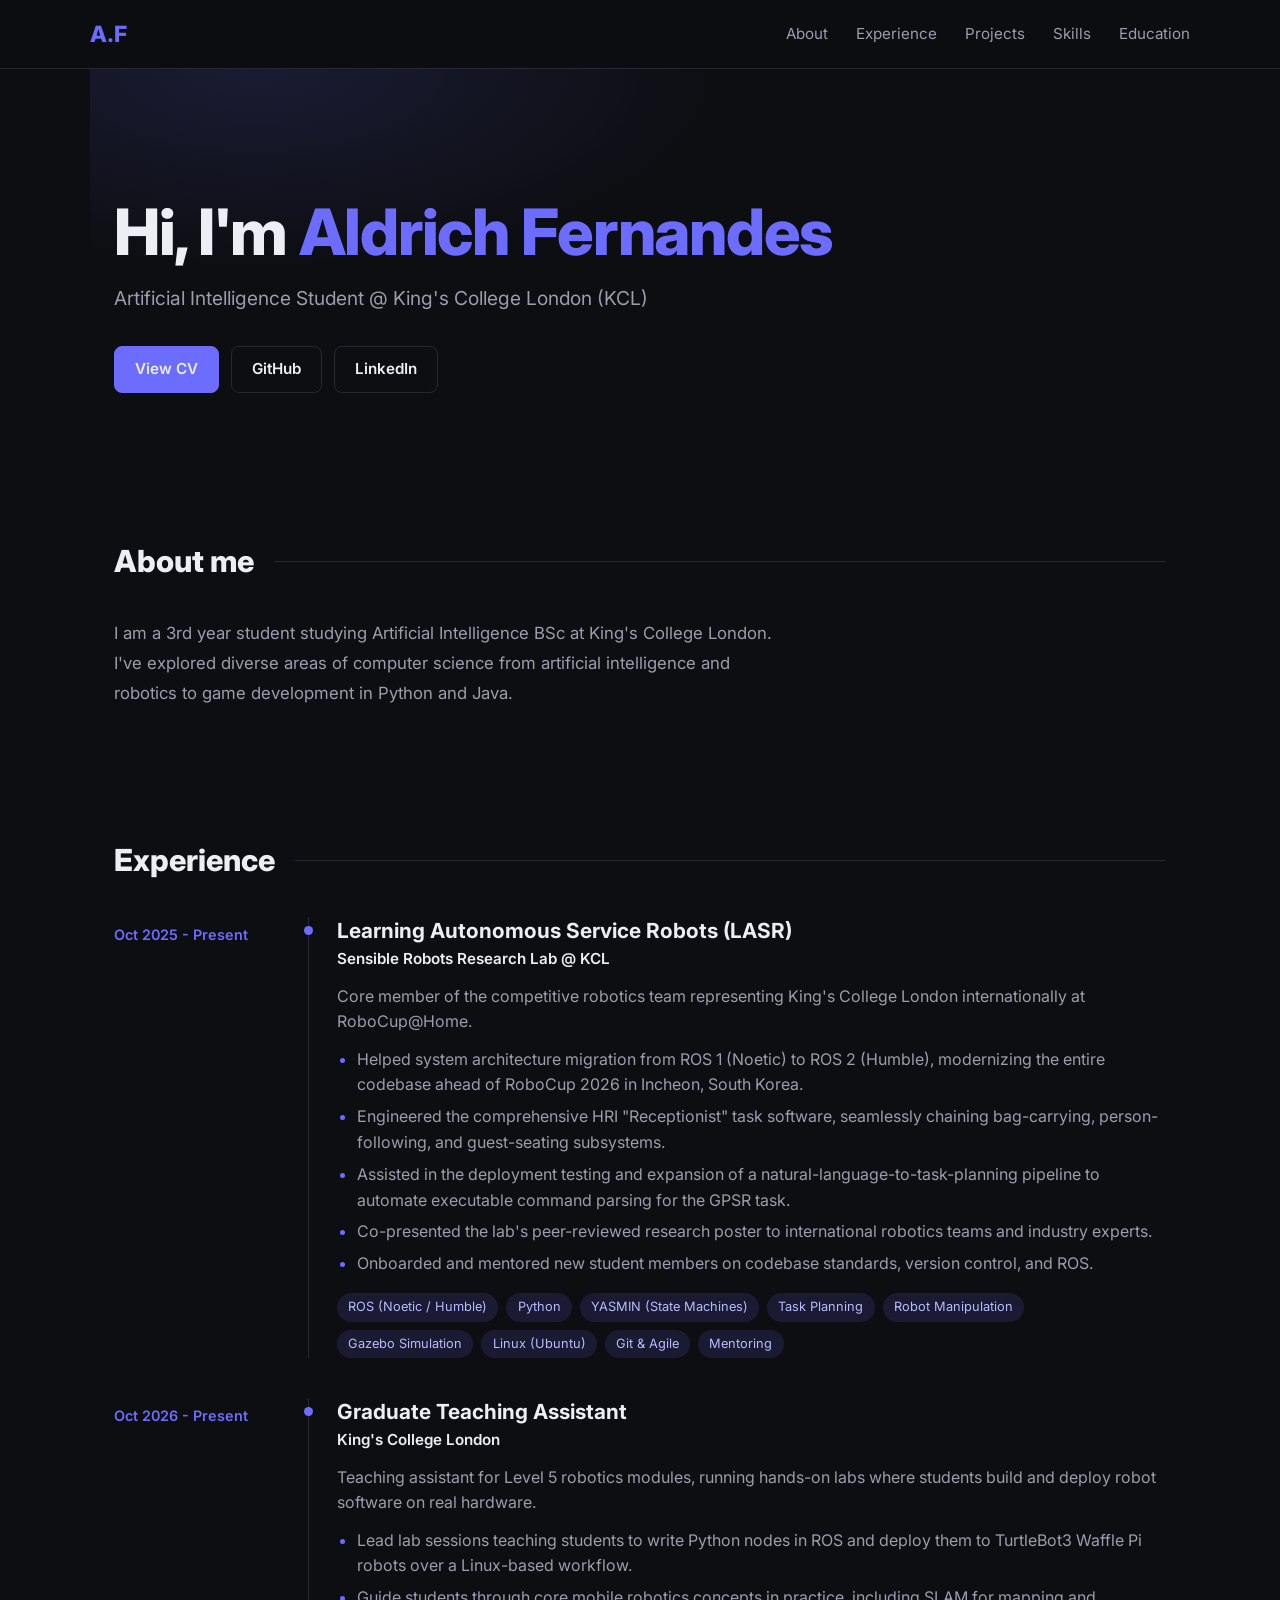
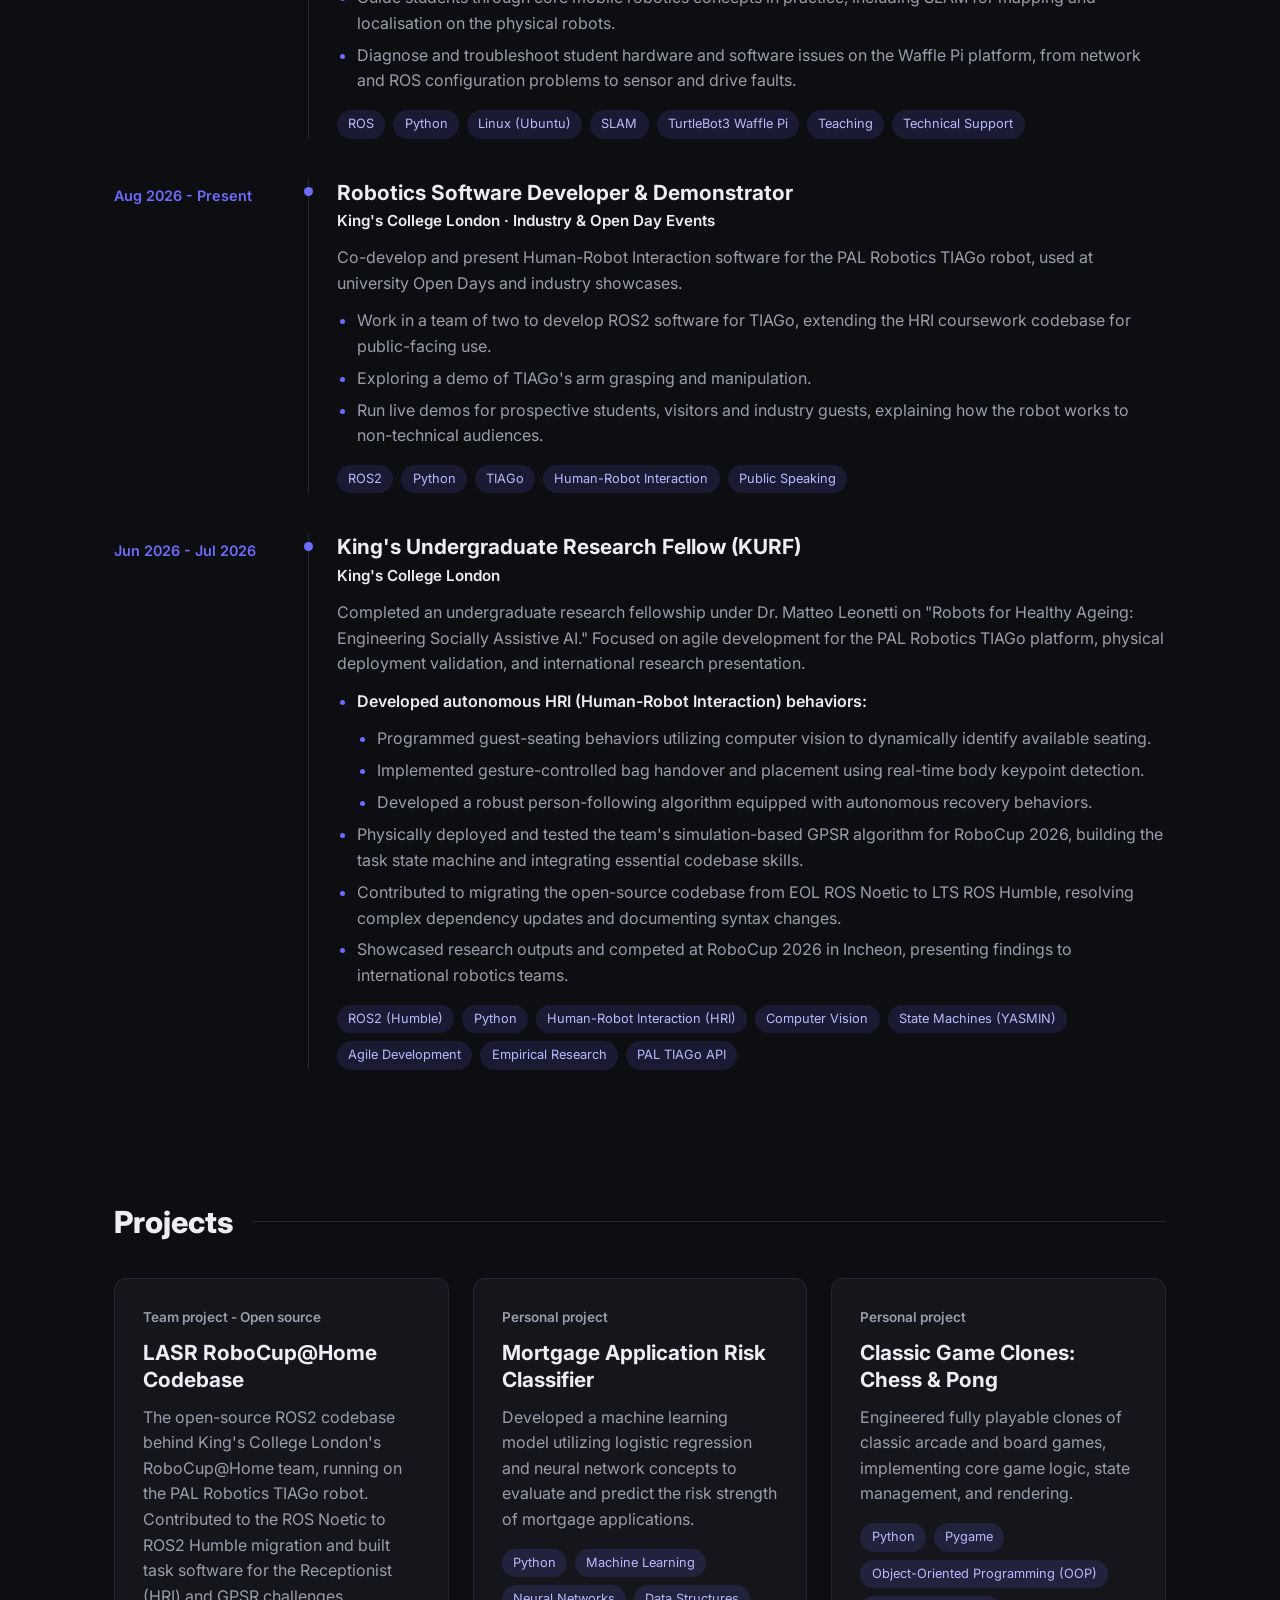
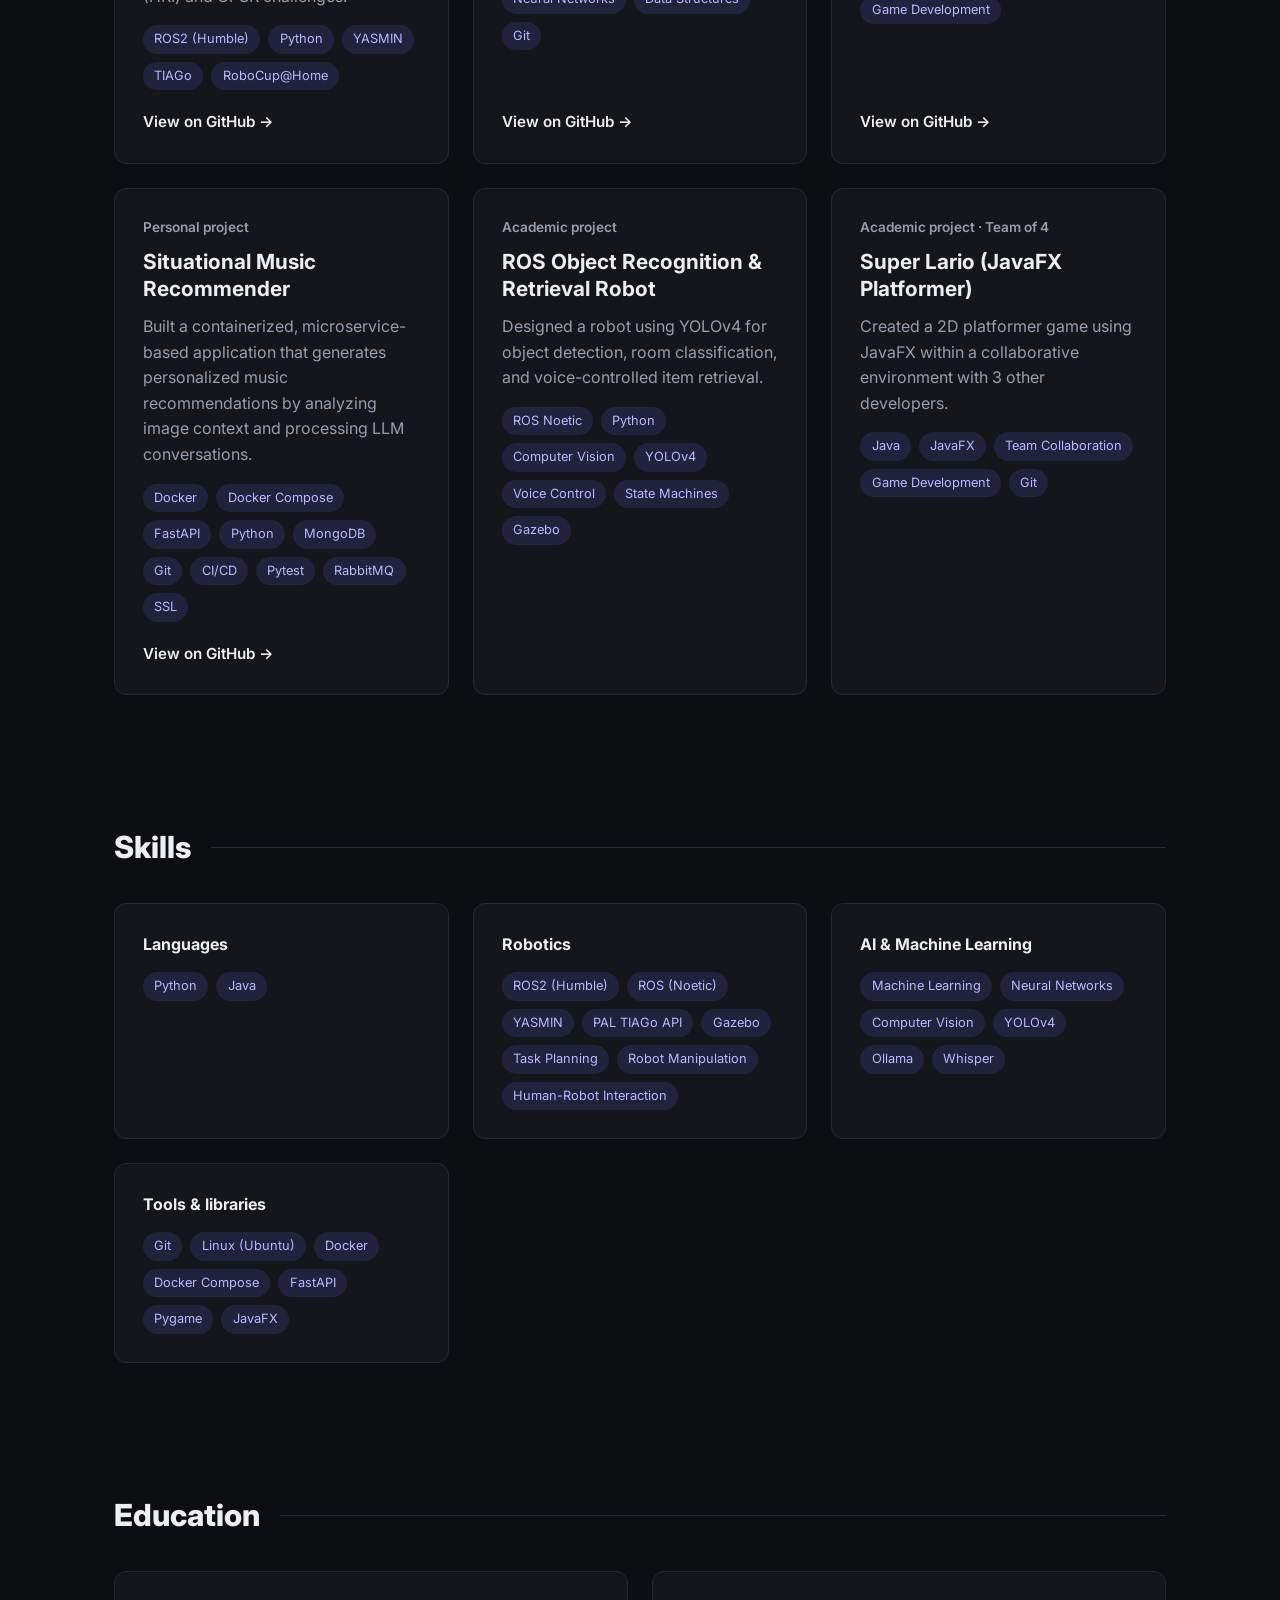
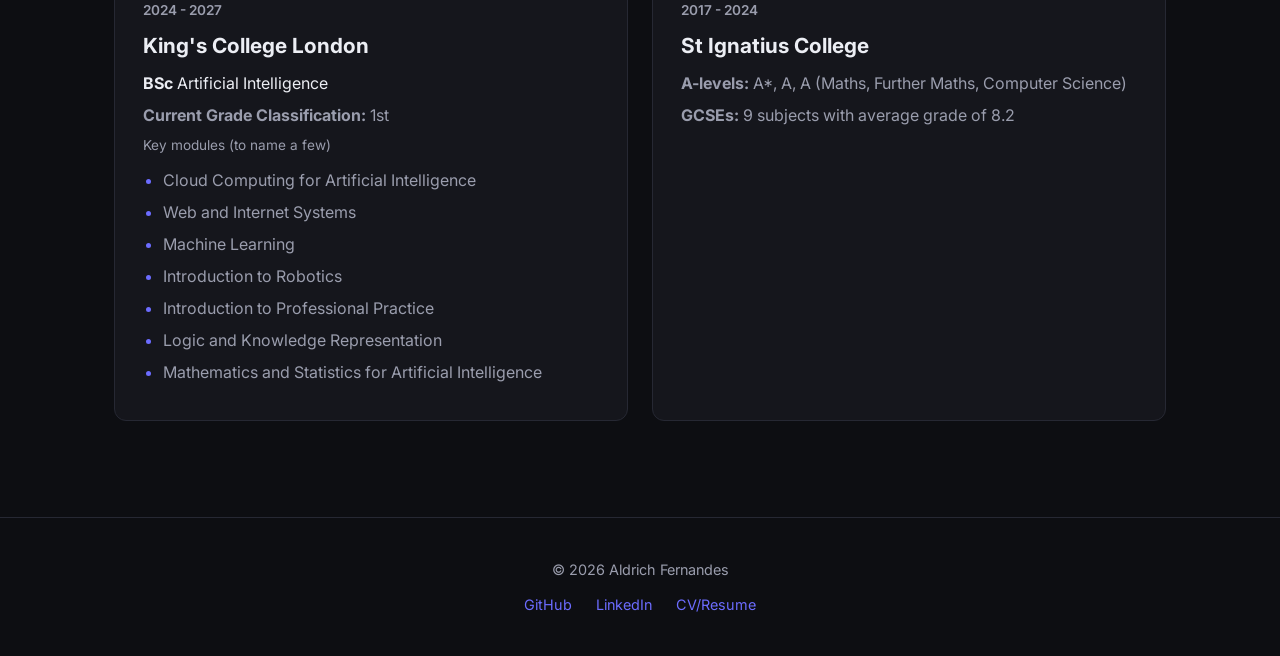
==== commit ac41e0ac: "Major revamp to layout and content" ====
--- a/index.html
+++ b/index.html
@@ -4,169 +4,274 @@
 <head>
   <meta charset="UTF-8" />
   <meta name="viewport" content="width=device-width, initial-scale=1.0" />
+  <meta name="description" content="Aldrich Fernandes, Artificial Intelligence student at King's College London working on robotics and machine learning." />
   <title>Aldrich Fernandes | Portfolio</title>
 
   <link rel="stylesheet" href="style.css" />
   <link rel="preconnect" href="https://fonts.googleapis.com">
   <link rel="preconnect" href="https://fonts.gstatic.com" crossorigin>
-
   <link href="https://fonts.googleapis.com/css2?family=Inter:wght@300;400;600;800&display=swap" rel="stylesheet">
 </head>
 
 <body>
   <header>
     <nav class="navbar">
-      <div class="logo">A.F</div>
+      <a href="#top" class="logo">A.F</a>
       <ul class="nav-links">
         <li><a href="#about">About</a></li>
+        <li><a href="#experience">Experience</a></li>
         <li><a href="#projects">Projects</a></li>
+        <li><a href="#skills">Skills</a></li>
         <li><a href="#education">Education</a></li>
-        <li><a href="#experience">Experience</a></li>
       </ul>
     </nav>
   </header>
 
-  <section class="hero">
-    <h1>Hi, I'm <span>Aldrich Fernandes</span></h1>
-    <p>Artificial Intelligence Student @ King's College London (KCL)</p>
-  </section>
-
-  <section id="about" class="section">
-    <h2 class="section-title">About Me</h2>
-    <p class="section-text">
-      I am a 3rd year student studying Artificial Intelligence BSc at King's College London. 
-      I've explored diverse areas of computer science from artificial intelligence and robotics to game development in Python and Java. <br><br>
-    </p>
-  </section>
-
-  <section id="projects">
-    <h2 class="section-title">Personal Projects</h2>
-      <div class="card-container">
-        
-        <div class="card">
+  <main id="top">
+    <section class="hero">
+      <h1>Hi, I'm <span>Aldrich Fernandes</span></h1>
+      <p>Artificial Intelligence Student @ King's College London (KCL)</p>
+      <div class="hero-actions">
+        <a class="btn btn-primary" href="assets/CV/Aldrich_CV.pdf">View CV</a>
+        <a class="btn" href="https://github.com/Aldrich-Fernandes">GitHub</a>
+        <a class="btn" href="https://www.linkedin.com/in/aldrich-fernandes-31b764256/">LinkedIn</a>
+      </div>
+    </section>
+
+    <section id="about">
+      <h2 class="section-title">About me</h2>
+      <p class="section-text">
+        I am a 3rd year student studying Artificial Intelligence BSc at King's College London.
+        I've explored diverse areas of computer science from artificial intelligence and robotics to game development in Python and Java.
+      </p>
+    </section>
+
+    <section id="experience">
+      <h2 class="section-title">Experience</h2>
+      <div class="timeline">
+
+        <article class="job">
+          <p class="job-date">Oct 2025 - Present</p>
+          <div class="job-body">
+            <h3>Learning Autonomous Service Robots (LASR)</h3>
+            <p class="job-org">Sensible Robots Research Lab @ KCL</p>
+            <p>Core member of the competitive robotics team representing King's College London internationally at RoboCup@Home.</p>
+            <ul class="bullets">
+              <li>Helped system architecture migration from ROS 1 (Noetic) to ROS 2 (Humble), modernizing the entire codebase ahead of RoboCup 2026 in Incheon, South Korea.</li>
+              <li>Engineered the comprehensive HRI "Receptionist" task software, seamlessly chaining bag-carrying, person-following, and guest-seating subsystems.</li>
+              <li>Assisted in the deployment testing and expansion of a natural-language-to-task-planning pipeline to automate executable command parsing for the GPSR task.</li>
+              <li>Co-presented the lab's peer-reviewed research poster to international robotics teams and industry experts.</li>
+              <li>Onboarded and mentored new student members on codebase standards, version control, and ROS.</li>
+            </ul>
+            <ul class="tags">
+              <li>ROS (Noetic / Humble)</li><li>Python</li><li>YASMIN (State Machines)</li><li>Task Planning</li><li>Robot Manipulation</li><li>Gazebo Simulation</li><li>Linux (Ubuntu)</li><li>Git &amp; Agile</li><li>Mentoring</li>
+            </ul>
+          </div>
+        </article>
+
+        <article class="job">
+          <p class="job-date">Oct 2026 - Present</p>
+          <div class="job-body">
+            <h3>Graduate Teaching Assistant</h3>
+            <p class="job-org">King's College London</p>
+            <p>Teaching assistant for Level 5 robotics modules, running hands-on labs where students build and deploy robot software on real hardware.</p>
+            <ul class="bullets">
+              <li>Lead lab sessions teaching students to write Python nodes in ROS and deploy them to TurtleBot3 Waffle Pi robots over a Linux-based workflow.</li>
+              <li>Guide students through core mobile robotics concepts in practice, including SLAM for mapping and localisation on the physical robots.</li>
+              <li>Diagnose and troubleshoot student hardware and software issues on the Waffle Pi platform, from network and ROS configuration problems to sensor and drive faults.</li>
+            </ul>
+            <ul class="tags">
+              <li>ROS</li><li>Python</li><li>Linux (Ubuntu)</li><li>SLAM</li><li>TurtleBot3 Waffle Pi</li><li>Teaching</li><li>Technical Support</li>
+            </ul>
+          </div>
+        </article>
+
+        <article class="job">
+          <p class="job-date">Aug 2026 - Present</p>
+          <div class="job-body">
+            <h3>Robotics Software Developer &amp; Demonstrator</h3>
+            <p class="job-org">King's College London · Industry &amp; Open Day Events</p>
+            <p>Co-develop and present Human-Robot Interaction software for the PAL Robotics TIAGo robot, used at university Open Days and industry showcases.</p>
+            <ul class="bullets">
+              <li>Work in a team of two to develop ROS2 software for TIAGo, extending the HRI coursework codebase for public-facing use.</li>
+              <li>Exploring a demo of TIAGo's arm grasping and manipulation.</li>
+              <li>Run live demos for prospective students, visitors and industry guests, explaining how the robot works to non-technical audiences.</li>
+            </ul>
+            <ul class="tags">
+              <li>ROS2</li><li>Python</li><li>TIAGo</li><li>Human-Robot Interaction</li><li>Public Speaking</li>
+            </ul>
+          </div>
+        </article>
+
+        <article class="job">
+          <p class="job-date">Jun 2026 - Jul 2026</p>
+          <div class="job-body">
+            <h3>King's Undergraduate Research Fellow (KURF)</h3>
+            <p class="job-org">King's College London</p>
+            <p>Completed an undergraduate research fellowship under Dr. Matteo Leonetti on "Robots for Healthy Ageing: Engineering Socially Assistive AI." Focused on agile development for the PAL Robotics TIAGo platform, physical deployment validation, and international research presentation.</p>
+            <ul class="bullets">
+              <li>
+                <strong>Developed autonomous HRI (Human-Robot Interaction) behaviors:</strong>
+                <ul class="bullets">
+                  <li>Programmed guest-seating behaviors utilizing computer vision to dynamically identify available seating.</li>
+                  <li>Implemented gesture-controlled bag handover and placement using real-time body keypoint detection.</li>
+                  <li>Developed a robust person-following algorithm equipped with autonomous recovery behaviors.</li>
+                </ul>
+              </li>
+              <li>Physically deployed and tested the team's simulation-based GPSR algorithm for RoboCup 2026, building the task state machine and integrating essential codebase skills.</li>
+              <li>Contributed to migrating the open-source codebase from EOL ROS Noetic to LTS ROS Humble, resolving complex dependency updates and documenting syntax changes.</li>
+              <li>Showcased research outputs and competed at RoboCup 2026 in Incheon, presenting findings to international robotics teams.</li>
+            </ul>
+            <ul class="tags">
+              <li>ROS2 (Humble)</li><li>Python</li><li>Human-Robot Interaction (HRI)</li><li>Computer Vision</li><li>State Machines (YASMIN)</li><li>Agile Development</li><li>Empirical Research</li><li>PAL TIAGo API</li>
+            </ul>
+          </div>
+        </article>
+
+      </div>
+    </section>
+
+    <section id="projects">
+      <h2 class="section-title">Projects</h2>
+      <div class="project-grid">
+
+        <article class="project">
+          <p class="project-meta">Team project - Open source</p>
+          <h3>LASR RoboCup@Home Codebase</h3>
+          <p>The open-source ROS2 codebase behind King's College London's RoboCup@Home team, running on the PAL Robotics TIAGo robot. Contributed to the ROS Noetic to ROS2 Humble migration and built task software for the Receptionist (HRI) and GPSR challenges.</p>
+          <ul class="tags">
+            <li>ROS2 (Humble)</li><li>Python</li><li>YASMIN</li><li>TIAGo</li><li>RoboCup@Home</li>
+          </ul>
+          <a href="https://github.com/LASR-at-Home/Base" class="project-link">View on GitHub</a>
+        </article>
+
+        <article class="project">
+          <p class="project-meta">Personal project</p>
           <h3>Mortgage Application Risk Classifier</h3>
           <p>Developed a machine learning model utilizing logistic regression and neural network concepts to evaluate and predict the risk strength of mortgage applications.</p>
-          <p><strong>Skills:</strong> Python, Machine Learning, Neural Networks, Data Structures, Git</p>
-          <a href="https://github.com/Aldrich-Fernandes/LoanApproval" class="card-link">GitHub</a>
-        </div>
-
-        <div class="card">
-          <h3>Classic Game Clones: Chess & Pong</h3>
+          <ul class="tags">
+            <li>Python</li><li>Machine Learning</li><li>Neural Networks</li><li>Data Structures</li><li>Git</li>
+          </ul>
+          <a href="https://github.com/Aldrich-Fernandes/LoanApproval" class="project-link">View on GitHub</a>
+        </article>
+
+        <article class="project">
+          <p class="project-meta">Personal project</p>
+          <h3>Classic Game Clones: Chess &amp; Pong</h3>
           <p>Engineered fully playable clones of classic arcade and board games, implementing core game logic, state management, and rendering.</p>
-          <p><strong>Skills:</strong> Python, Pygame, Object-Oriented Programming (OOP), Game Development</p>
-          <a href="https://github.com/Aldrich-Fernandes/Chess" class="card-link">GitHub</a>
-        </div>
-
-        <div class="card">
+          <ul class="tags">
+            <li>Python</li><li>Pygame</li><li>Object-Oriented Programming (OOP)</li><li>Game Development</li>
+          </ul>
+          <a href="https://github.com/Aldrich-Fernandes/Chess" class="project-link">View on GitHub</a>
+        </article>
+
+        <article class="project">
+          <p class="project-meta">Personal project</p>
           <h3>Situational Music Recommender</h3>
           <p>Built a containerized, microservice-based application that generates personalized music recommendations by analyzing image context and processing LLM conversations.</p>
-          <p><strong>Skills:</strong> Docker, Docker Compose, FastAPI, Python, MongoDB, Git, CI/CD, Pytest, RabbitMQ, SSL</p>
-          <a href="https://github.com/Aldrich-Fernandes/situational-music-recommender" class="card-link">GitHub</a>
-        </div>
-
-      </div><br>
-    
-    <h2 class="section-title">Academic Projects</h2>
-      <div class="card-container">
-        <div class="card">
-          <h3>ROS Object Recognition & Retrieval Robot</h3>
+          <ul class="tags">
+            <li>Docker</li><li>Docker Compose</li><li>FastAPI</li><li>Python</li><li>MongoDB</li><li>Git</li><li>CI/CD</li><li>Pytest</li><li>RabbitMQ</li><li>SSL</li>
+          </ul>
+          <a href="https://github.com/Aldrich-Fernandes/situational-music-recommender" class="project-link">View on GitHub</a>
+        </article>
+
+        <article class="project">
+          <p class="project-meta">Academic project</p>
+          <h3>ROS Object Recognition &amp; Retrieval Robot</h3>
           <p>Designed a robot using YOLOv4 for object detection, room classification, and voice-controlled item retrieval.</p>
-          <p><strong>Skills:</strong> ROS noetic, Python, Computer Vision, YOLOv4, Voice Control, State Machines, Gazebo</p>
-        </div>
-
-        <div class="card">
+          <ul class="tags">
+            <li>ROS Noetic</li><li>Python</li><li>Computer Vision</li><li>YOLOv4</li><li>Voice Control</li><li>State Machines</li><li>Gazebo</li>
+          </ul>
+        </article>
+
+        <article class="project">
+          <p class="project-meta">Academic project · Team of 4</p>
           <h3>Super Lario (JavaFX Platformer)</h3>
-          <p>Created a 2D platformer game using JavaFX withing a collaborative environment with 3 other developers.</p>
-          <p><strong>Skills:</strong> Java, JavaFX, Team Collaboration, Game Development, Git</p>
-        </div>
-      </div><br>
-  </section>
-
-  <section id="education">
-    <h2 class="section-title">Education</h2>
-      <div class="card-container">
-        <div class="card">
-          <h3>King's College London | 2024 - 2028</h3>
-          <p>
-            <h4><Strong> BSc</Strong> Artificial Intelligence <br><br></h4>
-
-            <p>Key Modules (to name a few): </p>
-              <ul>
-                <li>Cloud Computing for Artifical Intelligence </li>
-                <li>Web and Internet Systems </li>
-                <li>Machine Learning </li>
-                <li>Introduction to Robotics </li>
-                <li>Introduction to Professional Practice</li>
-                <li>Logic and Knowledge Represenation </li>
-                <li>Mathematics and Statistics for Artifical Intelligence </li>
-              </ul>
-          </p>
-        </div>
-
-        <div class="card">
-          <h3>St Ignatius College | 2017 - 2024</h3>
-          <p>
-            <strong>A-levels: </strong> A*, A, A (Maths, Further Maths, Computer Science)<br>
-            <strong>GCSEs: </strong> 9 subjects with average grade of 8.2
-          </p>
-        </div>
-      </div>
-  </section>
-
-  <section id="experience">
-    <h2 class="section-title">Experience</h2>
-    <div class="card-container">
-      <div class="card">
-        <h3>King's Undergraduate Research Fellow (KURF) | King's College London</h3>
-        <h4><strong>Duration: June 1, 2026 - July 5, 2026</strong></h4>
-        <p>Completed an undergraduate research fellowship under Dr. Matteo Leonetti on "Robots for Healthy Ageing: Engineering Socially Assistive AI." Focused on agile development for the PAL Robotics TIAGo platform, physical deployment validation, and international research presentation.</p>
-        <ul>
-          <li>
-            <strong>Developed autonomous HRI (Human-Robot Interaction) behaviors:</strong>
-            <ul>
-              <li>Programmed guest-seating behaviors utilizing computer vision to dynamically identify available seating.</li>
-              <li>Implemented gesture-controlled bag handover and placement using real-time body keypoint detection.</li>
-              <li>Developed a robust person-following algorithm equipped with autonomous recovery behaviors.</li>
-            </ul>
-          </li>
-          <li>Physically deployed and tested the team's simulation-based GPSR algorithm for RoboCup 2026, building the task state machine and integrating essential codebase skills.</li>
-          <li>Contributed to migrating the open-source codebase from EOL ROS Noetic to LTS ROS Humble, resolving complex dependency updates and documenting syntax changes.</li>
-          <li>Showcased research outputs and competed at RoboCup 2026 in Incheon, presenting findings to international robotics teams.</li>
-        </ul>
-        <p><strong>Skills:</strong> ROS2 (Humble), Python, Human-Robot Interaction (HRI), Computer Vision, State Machines (YASMIN), Agile Development, Empirical Research, PAL TIAGo API</p>
-      </div>
-
-      <div class="card">
-        <h3>Learning Autonomous Service Robots (LASR) | Sensible Robots Research Lab @ KCL</h3>
-        <h4><strong>Duration: October 2025 - Present</strong></h4>
-        <p>Core member of the competitive robotics team representing King's College London internationally at RoboCup@Home.</p>
-        <ul>
-          <li>Helped system architecture migration from ROS 1 (Noetic) to ROS 2 (Humble), modernizing the entire codebase ahead of RoboCup 2026 in Incheon, South Korea.</li>
-          <li>Engineered the comprehensive HRI "Receptionist" task software, seamlessly chaining bag-carrying, person-following, and guest-seating subsystems.</li>
-          <li>Assisted in the deployment testing and expansion of a natural-language-to-task-planning pipeline to automate executable command parsing for the GPSR task.</li>
-          <li>Co-presented the lab's peer-reviewed research poster to international robotics teams and industry experts.</li>
-          <li>Onboarded and mentored new student members on codebase standards, version control, and ROS.</li>
-        </ul>
-        <p><strong>Skills:</strong> ROS (Noetic / Humble), Python, YASMIN (State Machines), Task Planning, Robot Manipulation, Gazebo Simulation, Linux (Ubuntu), Git & Agile, Mentoring</p>
-      </div>
-      
-      <!--
-      <div class="card">
-        <h3>TBC</h3>
-        <h4><strong>Duration: </strong><br><br></h4>
-        <p>
-          ...
-        </p>
-      </div>
-      -->
-    </div>
-  </section>
+          <p>Created a 2D platformer game using JavaFX within a collaborative environment with 3 other developers.</p>
+          <ul class="tags">
+            <li>Java</li><li>JavaFX</li><li>Team Collaboration</li><li>Game Development</li><li>Git</li>
+          </ul>
+          <!-- <a href="https://github.com/Aldrich-Fernandes/Super-Lario" class="project-link">View on GitHub</a> -->
+        </article>
+
+      </div>
+    </section>
+
+    <section id="skills">
+      <h2 class="section-title">Skills</h2>
+      <div class="skills-grid">
+
+        <div class="skill-group">
+          <h3>Languages</h3>
+          <ul class="tags">
+            <li>Python</li>
+            <li>Java</li>
+          </ul>
+        </div>
+
+        <div class="skill-group">
+          <h3>Robotics</h3>
+          <ul class="tags">
+            <li>ROS2 (Humble)</li><li>ROS (Noetic)</li><li>YASMIN</li><li>PAL TIAGo API</li><li>Gazebo</li><li>Task Planning</li><li>Robot Manipulation</li><li>Human-Robot Interaction</li>
+          </ul>
+        </div>
+
+        <div class="skill-group">
+          <h3>AI &amp; Machine Learning</h3>
+          <ul class="tags">
+            <li>Machine Learning</li><li>Neural Networks</li><li>Computer Vision</li><li>YOLOv4</li><li>Ollama</li><li>Whisper</li>
+          </ul>
+        </div>
+
+        <div class="skill-group">
+          <h3>Tools &amp; libraries</h3>
+          <ul class="tags">
+            <li>Git</li><li>Linux (Ubuntu)</li><li>Docker</li><li>Docker Compose</li><li>FastAPI</li><li>Pygame</li><li>JavaFX</li>
+          </ul>
+        </div>
+
+      </div>
+    </section>
+
+    <section id="education">
+      <h2 class="section-title">Education</h2>
+      <div class="edu-grid">
+
+        <article class="edu">
+          <p class="project-meta">2024 - 2027</p>
+          <h3>King's College London</h3>
+          <p class="edu-degree"><strong>BSc</strong> Artificial Intelligence</p>
+          <p><strong>Current Grade Classification:</strong> 1st</p>
+          <p class="edu-label">Key modules (to name a few)</p>
+          <ul class="bullets">
+            <li>Cloud Computing for Artificial Intelligence</li>
+            <li>Web and Internet Systems</li>
+            <li>Machine Learning</li>
+            <li>Introduction to Robotics</li>
+            <li>Introduction to Professional Practice</li>
+            <li>Logic and Knowledge Representation</li>
+            <li>Mathematics and Statistics for Artificial Intelligence</li>
+          </ul>
+        </article>
+
+        <article class="edu">
+          <p class="project-meta">2017 - 2024</p>
+          <h3>St Ignatius College</h3>
+          <p><strong>A-levels:</strong> A*, A, A (Maths, Further Maths, Computer Science)</p>
+          <p><strong>GCSEs:</strong> 9 subjects with average grade of 8.2</p>
+        </article>
+
+      </div>
+    </section>
+  </main>
 
   <footer>
-    <p>© 2025 Aldrich Fernandes</p>
-    <a href="https://github.com/Aldrich-Fernandes"> GitHub |</a> 
-    <a href="https://www.linkedin.com/in/aldrich-fernandes-31b764256/"> LinkedIn |</a> 
-    <a href="assets/CV/Aldrich_CV.pdf"> CV/Resume</a>
+    <p>© 2026 Aldrich Fernandes</p>
+    <nav class="footer-links" aria-label="Footer">
+      <a href="https://github.com/Aldrich-Fernandes">GitHub</a>
+      <a href="https://www.linkedin.com/in/aldrich-fernandes-31b764256/">LinkedIn</a>
+      <a href="assets/CV/Aldrich_CV.pdf">CV/Resume</a>
+    </nav>
   </footer>
 </body>
-</html>
+</html>
--- a/style.css
+++ b/style.css
@@ -2,13 +2,16 @@
    Global Variables
 ====================================== */
 :root {
-  --color-bg: #0d0d0d;              /* Main background */
-  --color-text: #eaeaea;            /* Default Text */
-  --color-accent: #5c5cff;          /* Highlights and Emphasis */
-  --color-muted: #8a8a8a;           /* Paragraphs and Content */
-  --color-card-bg: #1a1a1a;         /* Cards */
-
-  --font-main: 'Inter', sans-serif;
+  --color-bg: #0d0e12;              /* Main background */
+  --color-surface: #15161c;         /* Cards */
+  --color-border: #262833;          /* Card and divider borders */
+  --color-text: #eceef4;            /* Default text */
+  --color-muted: #9a9dad;           /* Paragraphs and content */
+  --color-accent: #6c6cff;          /* Highlights and emphasis */
+  --color-accent-soft: rgba(108, 108, 255, 0.14);
+
+  --font-main: 'Inter', system-ui, sans-serif;
+  --radius: 12px;
 }
 
 /* ======================================
@@ -20,90 +23,114 @@
   box-sizing: border-box;
 }
 
-html, body {
+html {
+  scroll-behavior: smooth;
+}
+
+body {
   font-family: var(--font-main);
   background-color: var(--color-bg);
   color: var(--color-text);
-  scroll-behavior: smooth;
+  line-height: 1.6;
+}
+
+a:focus-visible {
+  outline: 2px solid var(--color-accent);
+  outline-offset: 3px;
+  border-radius: 4px;
 }
 
 section {
-  padding: 3.5rem 1rem;
-  max-width: 1200px;
+  padding: 4rem 1.5rem;
+  max-width: 1100px;
   margin: 0 auto;
-  scroll-margin-top: 40px;
+  scroll-margin-top: 60px;
 }
 
 .section-title {
-  font-size: 2.5rem;
+  display: flex;
+  align-items: center;
+  gap: 1.25rem;
+  font-size: 1.9rem;
   font-weight: 800;
-  text-transform: uppercase;
-  letter-spacing: 2px;
-  margin-bottom: 1.5rem;
-  text-align: center;
+  margin-bottom: 2rem;
+}
+
+/* Divider line that runs to the edge of the section */
+.section-title::after {
+  content: "";
+  flex: 1;
+  height: 1px;
+  background: var(--color-border);
 }
 
 .section-text {
-  font-size: 1rem;
-  color: var(--color-muted);
-  text-align: center;
-  max-width: 600px;
-  margin: 0 auto;
-  line-height: 1.7;
+  font-size: 1.05rem;
+  color: var(--color-muted);
+  max-width: 680px;
+  line-height: 1.8;
 }
 
 /* ======================================
    Navbar
 ====================================== */
 header {
-  background: transparent;
-  padding: 1.5rem 2rem;
+  background: rgba(13, 14, 18, 0.75);
+  border-bottom: 1px solid var(--color-border);
+  padding: 1rem 1.5rem;
   position: sticky;
   top: 0;
   z-index: 100;
-  backdrop-filter: blur(10px);
+  backdrop-filter: blur(12px);
 }
 
 .navbar {
   display: flex;
   justify-content: space-between;
   align-items: center;
+  max-width: 1100px;
+  margin: 0 auto;
 }
 
 .logo {
   font-weight: 800;
-  font-size: 1.5rem;
-  color: var(--color-accent);
+  font-size: 1.4rem;
+  color: var(--color-accent);
+  text-decoration: none;
 }
 
 .nav-links {
   display: flex;
-  gap: 2rem;
+  gap: 1.75rem;
   list-style: none;
 }
 
 .nav-links a {
-  color: var(--color-text);
+  color: var(--color-muted);
   text-decoration: none;
-  font-weight: 400;
-  transition: color 0.3s ease;
+  font-size: 0.95rem;
+  transition: color 0.2s ease;
 }
 
 .nav-links a:hover {
-  color: var(--color-accent);
+  color: var(--color-text);
 }
 
 /* ======================================
    Hero
 ====================================== */
 .hero {
-  text-align: center;
-  padding: 8rem 2rem;
+  max-width: 1100px;
+  padding-top: 8rem;
+  padding-bottom: 5rem;
+  background: radial-gradient(ellipse 60% 70% at 15% 0%, var(--color-accent-soft), transparent 70%);
 }
 
 .hero h1 {
-  font-size: 3rem;
+  font-size: clamp(2.4rem, 6vw, 4rem);
   font-weight: 800;
+  line-height: 1.1;
+  letter-spacing: -0.02em;
 }
 
 .hero h1 span {
@@ -116,72 +143,235 @@
   font-size: 1.2rem;
 }
 
-/* ======================================
-   Cards
-====================================== */
-.card-container {
+.hero-actions {
+  display: flex;
+  flex-wrap: wrap;
+  gap: 0.75rem;
+  margin-top: 2rem;
+}
+
+.btn {
+  display: inline-block;
+  padding: 0.65rem 1.25rem;
+  border: 1px solid var(--color-border);
+  border-radius: 8px;
+  color: var(--color-text);
+  text-decoration: none;
+  font-weight: 600;
+  font-size: 0.95rem;
+  transition: border-color 0.2s ease, background 0.2s ease;
+}
+
+.btn:hover {
+  border-color: var(--color-accent);
+}
+
+.btn-primary {
+  background: var(--color-accent);
+  border-color: var(--color-accent);
+}
+
+.btn-primary:hover {
+  background: #8080ff;
+  border-color: #8080ff;
+}
+
+/* ======================================
+   Shared: tags and text lists
+====================================== */
+.tags {
+  display: flex;
+  flex-wrap: wrap;
+  gap: 0.5rem;
+  list-style: none;
+  margin-top: 1rem;
+}
+
+.tags li {
+  padding: 0.25rem 0.7rem;
+  border-radius: 999px;
+  background: var(--color-accent-soft);
+  color: #b9b9ff;
+  font-size: 0.8rem;
+  font-weight: 400;
+}
+
+.bullets {
+  list-style: disc;
+  padding-left: 1.25rem;
+  margin-top: 0.75rem;
+  color: var(--color-muted);
+}
+
+.bullets li {
+  margin-bottom: 0.4rem;
+}
+
+.bullets li::marker {
+  color: var(--color-accent);
+}
+
+.bullets strong {
+  color: var(--color-text);
+  font-weight: 600;
+}
+
+/* ======================================
+   Experience timeline
+====================================== */
+.timeline {
   display: grid;
-  grid-template-columns: repeat(auto-fit, minmax(300px, 1fr));
-  gap: 2rem;
-  margin-top: 2rem;
-}
-
-.card {
-  background: var(--color-card-bg);
-  padding: 2rem;
-  border-radius: 12px;
-  transition: transform 0.3s ease, box-shadow 0.3s ease;
-  cursor: pointer;
-}
-
-.card:hover {
-  transform: translateY(-5px);
-  box-shadow: 0 10px 20px rgba(92, 92, 255, 0.1);
-}
-
-.card h3 {
-  font-size: 1.5rem;
-  margin-bottom: 1rem;
-  color: var(--color-accent);
-}
-
-.card p, ul{
-  color: var(--color-muted);
-  margin-bottom: 1rem;
-}
-.card li{
-  color: var(--color-muted);
-  margin-left: 1rem; 
-}
-
-.card-link {
+  gap: 2.5rem;
+}
+
+.job {
+  display: grid;
+  grid-template-columns: 170px 1fr;
+  gap: 1.5rem;
+}
+
+.job-date {
+  color: var(--color-accent);
+  font-weight: 600;
+  font-size: 0.9rem;
+  padding-top: 0.35rem;
+}
+
+.job-body {
+  border-left: 1px solid var(--color-border);
+  padding-left: 1.75rem;
+  position: relative;
+}
+
+/* Dot on the timeline line */
+.job-body::before {
+  content: "";
+  position: absolute;
+  left: -5px;
+  top: 0.55rem;
+  width: 9px;
+  height: 9px;
+  border-radius: 50%;
+  background: var(--color-accent);
+}
+
+.job-body h3 {
+  font-size: 1.3rem;
+  line-height: 1.3;
+}
+
+.job-org {
+  color: var(--color-text);
+  font-weight: 600;
+  font-size: 0.95rem;
+  margin: 0.2rem 0 0.75rem;
+}
+
+.job-body > p:not(.job-org) {
+  color: var(--color-muted);
+}
+
+/* ======================================
+   Projects, Skills and Education cards
+====================================== */
+.project-grid {
+  display: grid;
+  grid-template-columns: repeat(auto-fit, minmax(320px, 1fr));
+  gap: 1.5rem;
+}
+
+.skills-grid {
+  display: grid;
+  grid-template-columns: repeat(auto-fit, minmax(280px, 1fr));
+  gap: 1.5rem;
+}
+
+.edu-grid {
+  display: grid;
+  grid-template-columns: repeat(auto-fit, minmax(320px, 1fr));
+  gap: 1.5rem;
+}
+
+.project,
+.skill-group,
+.edu {
+  background: var(--color-surface);
+  border: 1px solid var(--color-border);
+  border-radius: var(--radius);
+  padding: 1.75rem;
+  display: flex;
+  flex-direction: column;
+}
+
+.project {
+  transition: border-color 0.2s ease;
+}
+
+.project:hover {
+  border-color: var(--color-accent);
+}
+
+.project-meta {
+  color: var(--color-accent);
+  font-size: 0.85rem;
+  font-weight: 600;
+  margin-bottom: 0.6rem;
+}
+
+.project h3,
+.edu h3 {
+  font-size: 1.3rem;
+  line-height: 1.3;
+  margin-bottom: 0.75rem;
+}
+
+.project p,
+.edu p {
+  color: var(--color-muted);
+}
+
+.edu p + p {
+  margin-top: 0.4rem;
+}
+
+.edu-degree {
+  color: var(--color-text) !important;
+}
+
+.edu-label {
+  margin-top: 1.25rem;
+  font-size: 0.85rem;
+}
+
+.project .tags {
+  margin-bottom: 1.25rem;
+}
+
+/* Keeps the link pinned to the bottom so cards in a row line up */
+.project-link {
+  margin-top: auto;
+  color: var(--color-text);
+  font-weight: 600;
+  font-size: 0.95rem;
   text-decoration: none;
-  color: var(--color-text);
-  font-weight: 600;
-  transition: color 0.3s ease;
-}
-
-.card-link:hover {
-  color: var(--color-accent);
-}
-
-/* ======================================
-   Contact
-====================================== */
-.contact-btn {
-  display: inline-block;
-  margin-top: 2rem;
-  padding: 0.75rem 1.5rem;
-  border: 2px solid var(--color-accent);
-  color: var(--color-accent);
-  text-decoration: none;
-  font-weight: 600;
-  transition: all 0.3s ease;
-}
-
-.contact-btn:hover {
-  background: var(--color-accent);
-  color: var(--color-bg);
+  transition: color 0.2s ease;
+}
+
+.project-link::after {
+  content: " →";
+}
+
+.project-link:hover {
+  color: var(--color-accent);
+}
+
+.skill-group h3 {
+  font-size: 1rem;
+  margin-bottom: 0;
+}
+
+.skill-group .tags {
+  margin-top: 0.9rem;
 }
 
 /* ======================================
@@ -189,29 +379,80 @@
 ====================================== */
 footer {
   text-align: center;
-  padding: 2rem;
+  padding: 2.5rem 1.5rem;
   font-size: 0.9rem;
   color: var(--color-muted);
-  border-top: 1px solid #1e1e1e;
-}
-
-footer a{
-  color: (--color-accent);
+  border-top: 1px solid var(--color-border);
+  margin-top: 2rem;
+}
+
+.footer-links {
+  display: flex;
+  justify-content: center;
+  gap: 1.5rem;
+  margin-top: 0.75rem;
+}
+
+.footer-links a {
+  color: var(--color-accent);
+  text-decoration: none;
+}
+
+.footer-links a:hover {
+  text-decoration: underline;
 }
 
 /* ======================================
    Responsive
 ====================================== */
 @media (max-width: 768px) {
-  .hero h1 {
-    font-size: 2.2rem;
+  section {
+    padding: 3rem 1.25rem;
+  }
+
+  .hero {
+    padding-top: 5rem;
   }
 
   .nav-links {
     gap: 1rem;
   }
 
-  .section-title {
-    font-size: 2rem;
-  }
-}
+  .nav-links a {
+    font-size: 0.85rem;
+  }
+
+  .job {
+    grid-template-columns: 1fr;
+    gap: 0.5rem;
+  }
+
+  .job-date {
+    padding-left: 1.75rem;
+  }
+
+  .project-grid,
+  .edu-grid {
+    grid-template-columns: 1fr;
+  }
+}
+
+@media (max-width: 520px) {
+  .logo {
+    display: none;
+  }
+
+  .navbar {
+    justify-content: center;
+  }
+}
+
+@media (prefers-reduced-motion: reduce) {
+  html {
+    scroll-behavior: auto;
+  }
+
+  * {
+    transition: none !important;
+  }
+}
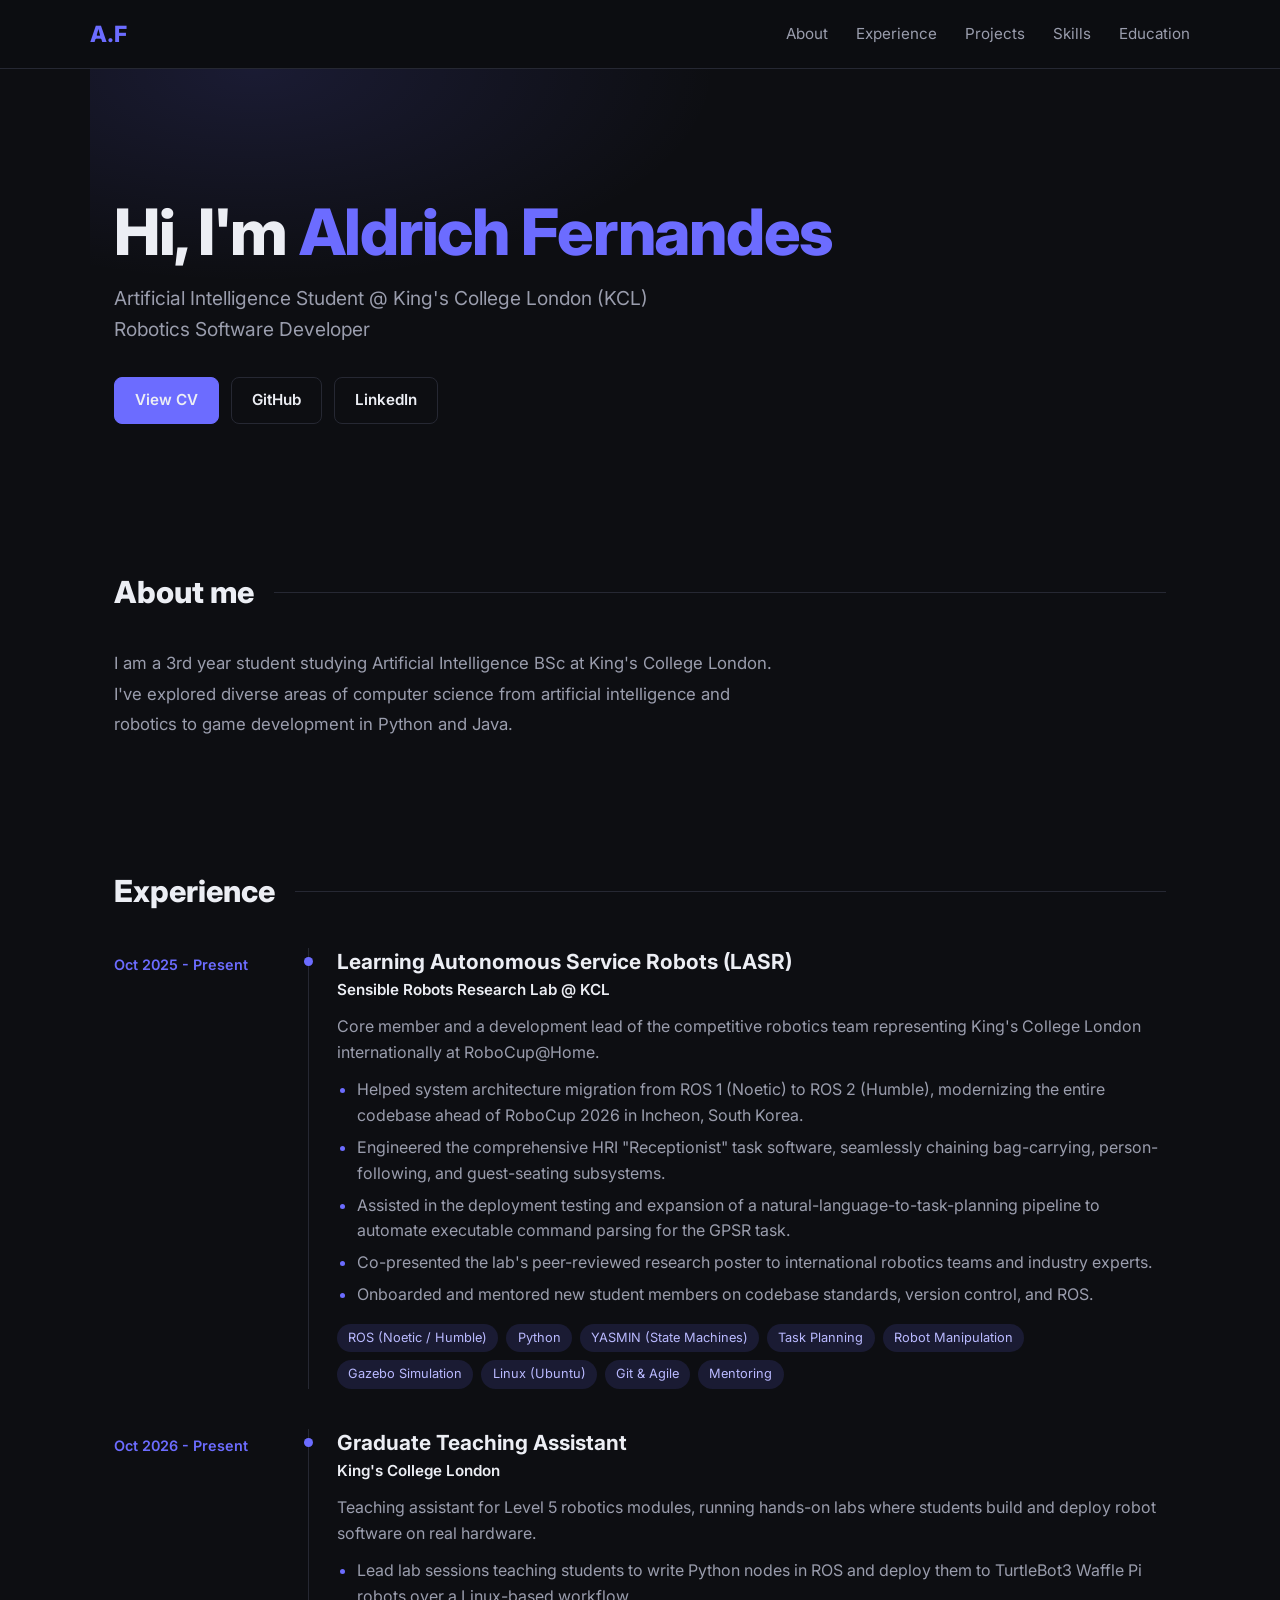
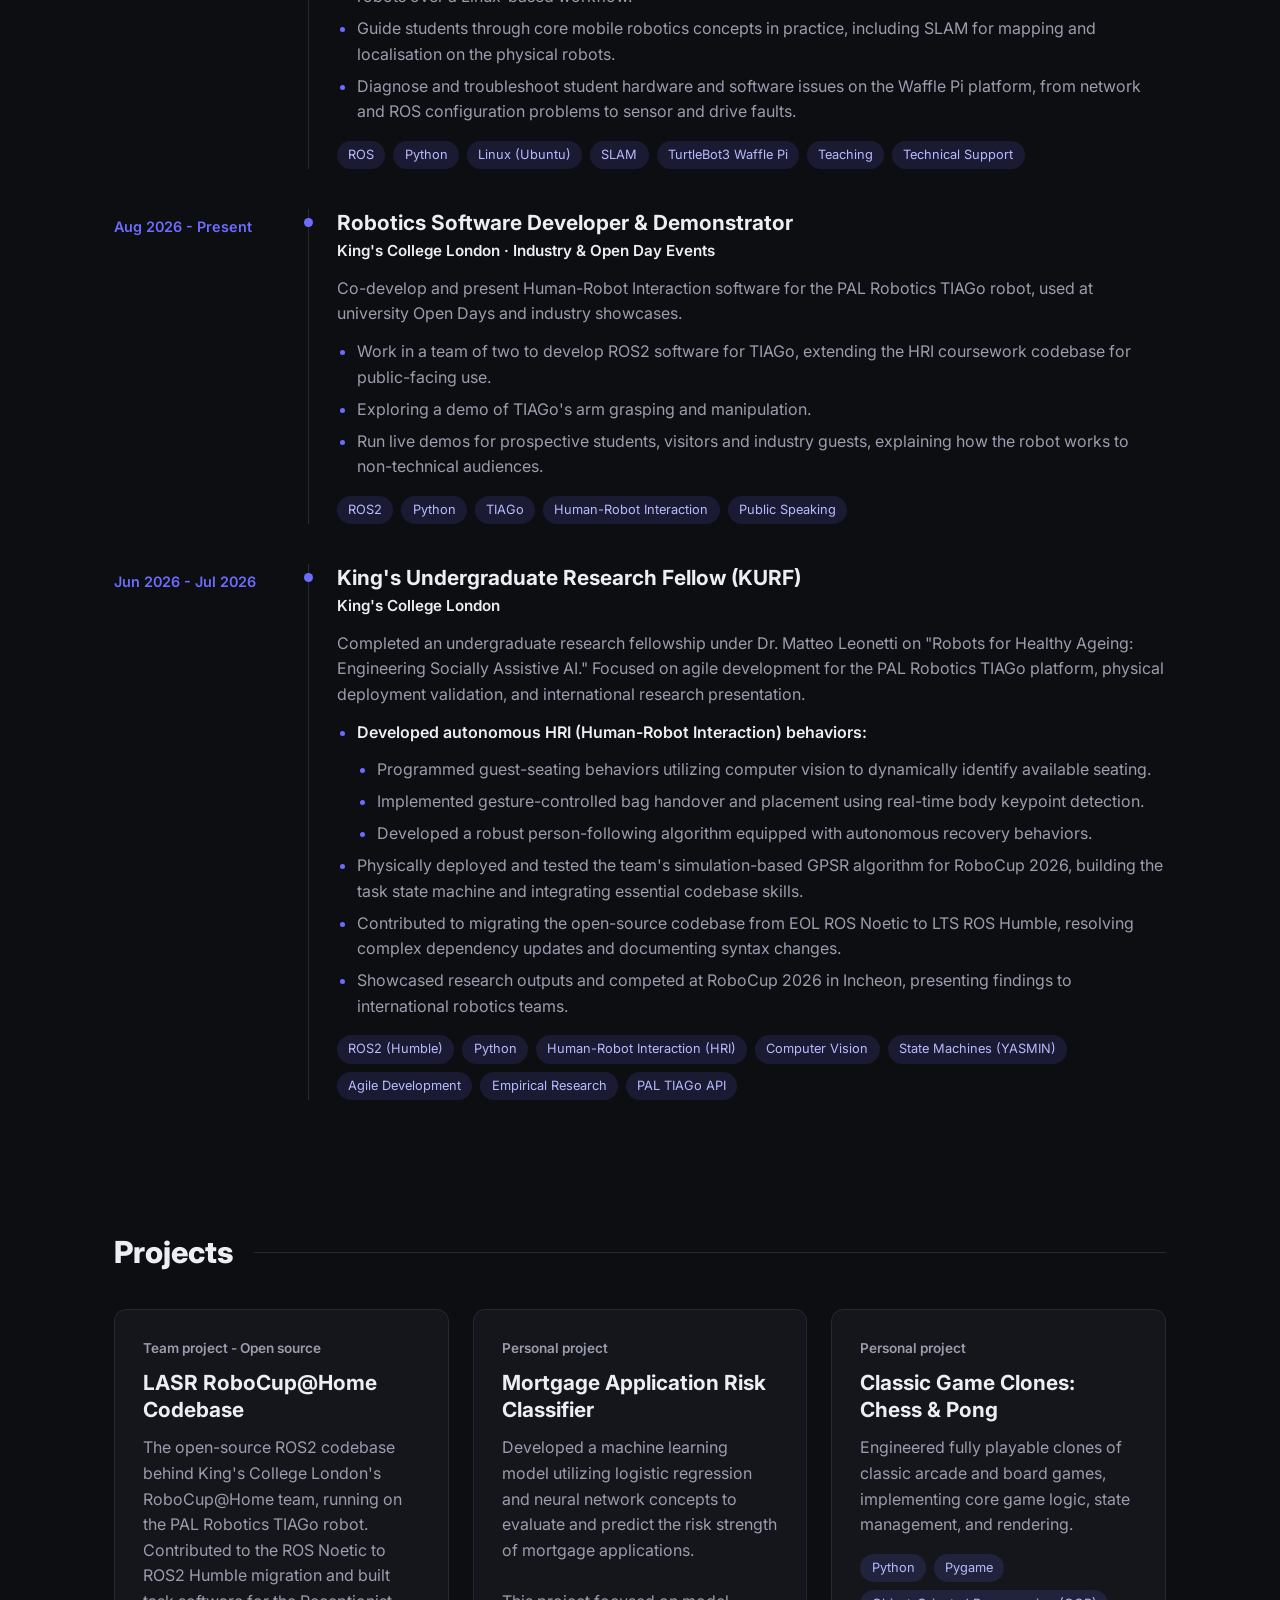
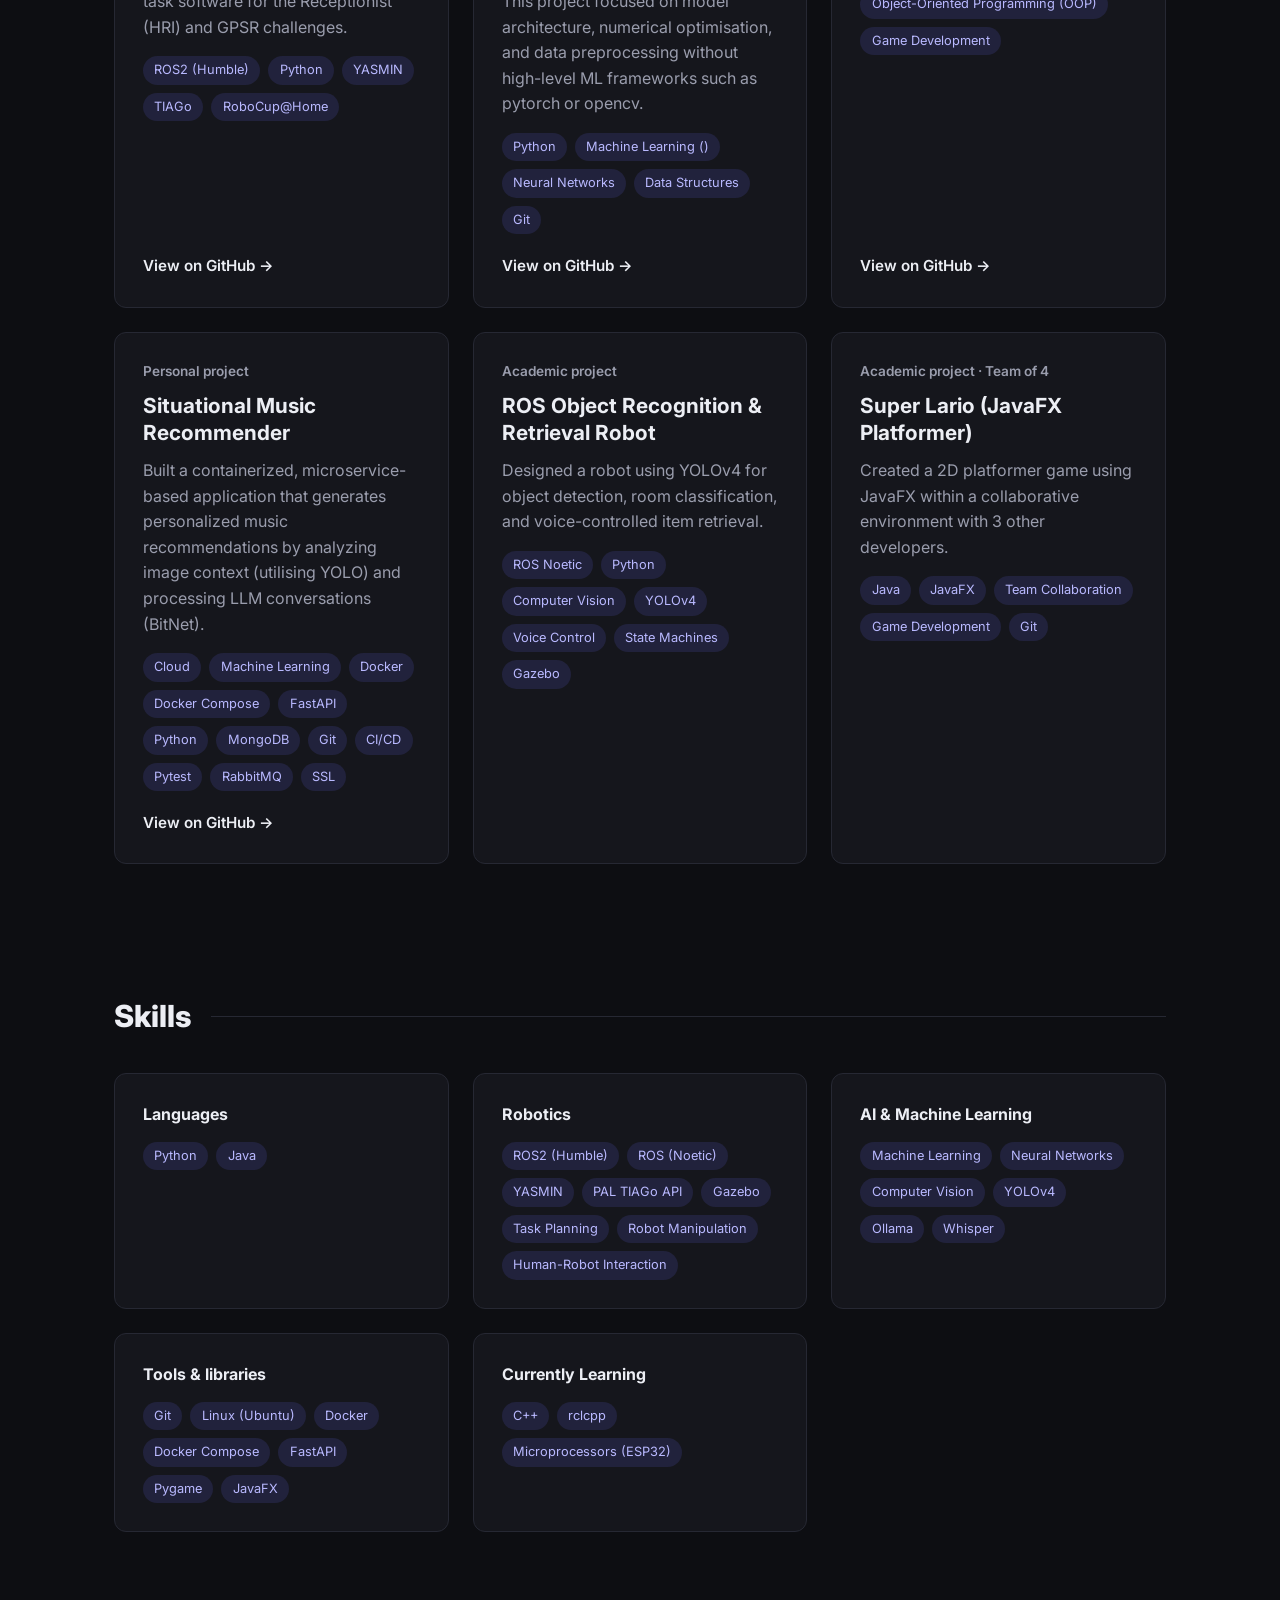
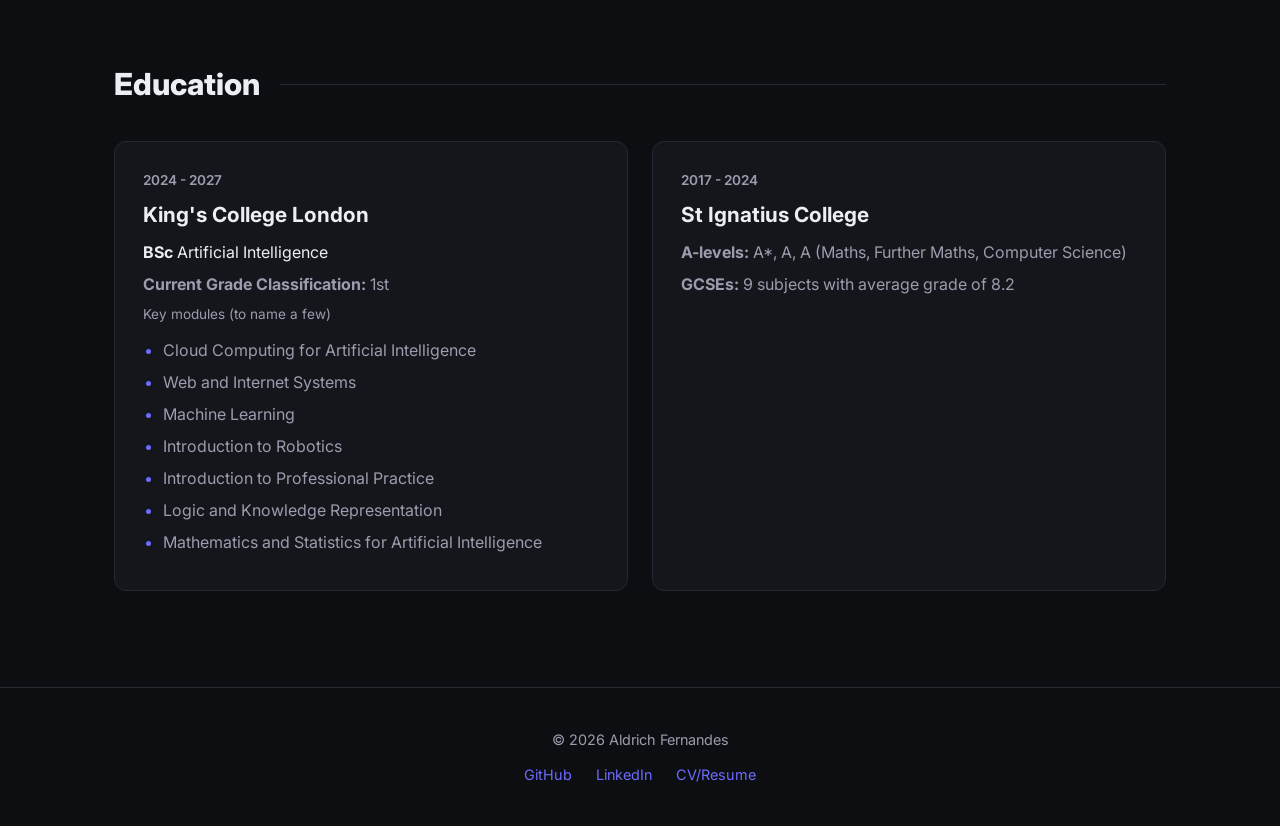
==== commit 20c367c7: "Portfolio Tweaks and CV update" ====
--- a/index.html
+++ b/index.html
@@ -30,7 +30,7 @@
   <main id="top">
     <section class="hero">
       <h1>Hi, I'm <span>Aldrich Fernandes</span></h1>
-      <p>Artificial Intelligence Student @ King's College London (KCL)</p>
+      <p>Artificial Intelligence Student @ King's College London (KCL) <br>Robotics Software Developer</p>
       <div class="hero-actions">
         <a class="btn btn-primary" href="assets/CV/Aldrich_CV.pdf">View CV</a>
         <a class="btn" href="https://github.com/Aldrich-Fernandes">GitHub</a>
@@ -55,7 +55,7 @@
           <div class="job-body">
             <h3>Learning Autonomous Service Robots (LASR)</h3>
             <p class="job-org">Sensible Robots Research Lab @ KCL</p>
-            <p>Core member of the competitive robotics team representing King's College London internationally at RoboCup@Home.</p>
+            <p>Core member and a development lead of the competitive robotics team representing King's College London internationally at RoboCup@Home.</p>
             <ul class="bullets">
               <li>Helped system architecture migration from ROS 1 (Noetic) to ROS 2 (Humble), modernizing the entire codebase ahead of RoboCup 2026 in Incheon, South Korea.</li>
               <li>Engineered the comprehensive HRI "Receptionist" task software, seamlessly chaining bag-carrying, person-following, and guest-seating subsystems.</li>
@@ -149,8 +149,9 @@
           <p class="project-meta">Personal project</p>
           <h3>Mortgage Application Risk Classifier</h3>
           <p>Developed a machine learning model utilizing logistic regression and neural network concepts to evaluate and predict the risk strength of mortgage applications.</p>
-          <ul class="tags">
-            <li>Python</li><li>Machine Learning</li><li>Neural Networks</li><li>Data Structures</li><li>Git</li>
+          <p><br>This project focused on model architecture, numerical optimisation, and data preprocessing without high-level ML frameworks such as pytorch or opencv.</p>
+          <ul class="tags">
+            <li>Python</li><li>Machine Learning ()</li><li>Neural Networks</li><li>Data Structures</li><li>Git</li>
           </ul>
           <a href="https://github.com/Aldrich-Fernandes/LoanApproval" class="project-link">View on GitHub</a>
         </article>
@@ -168,9 +169,9 @@
         <article class="project">
           <p class="project-meta">Personal project</p>
           <h3>Situational Music Recommender</h3>
-          <p>Built a containerized, microservice-based application that generates personalized music recommendations by analyzing image context and processing LLM conversations.</p>
-          <ul class="tags">
-            <li>Docker</li><li>Docker Compose</li><li>FastAPI</li><li>Python</li><li>MongoDB</li><li>Git</li><li>CI/CD</li><li>Pytest</li><li>RabbitMQ</li><li>SSL</li>
+          <p>Built a containerized, microservice-based application that generates personalized music recommendations by analyzing image context (utilising YOLO) and processing LLM conversations (BitNet).</p>
+          <ul class="tags">
+            <li>Cloud</li><li>Machine Learning</li><li>Docker</li><li>Docker Compose</li><li>FastAPI</li><li>Python</li><li>MongoDB</li><li>Git</li><li>CI/CD</li><li>Pytest</li><li>RabbitMQ</li><li>SSL</li>
           </ul>
           <a href="https://github.com/Aldrich-Fernandes/situational-music-recommender" class="project-link">View on GitHub</a>
         </article>
@@ -229,6 +230,15 @@
             <li>Git</li><li>Linux (Ubuntu)</li><li>Docker</li><li>Docker Compose</li><li>FastAPI</li><li>Pygame</li><li>JavaFX</li>
           </ul>
         </div>
+
+        
+        <div class="skill-group">
+          <h3>Currently Learning</h3>
+          <ul class="tags">
+            <li>C++</li><li>rclcpp</li><li>Microprocessors (ESP32)</li>
+          </ul>
+        </div>
+      
 
       </div>
     </section>
